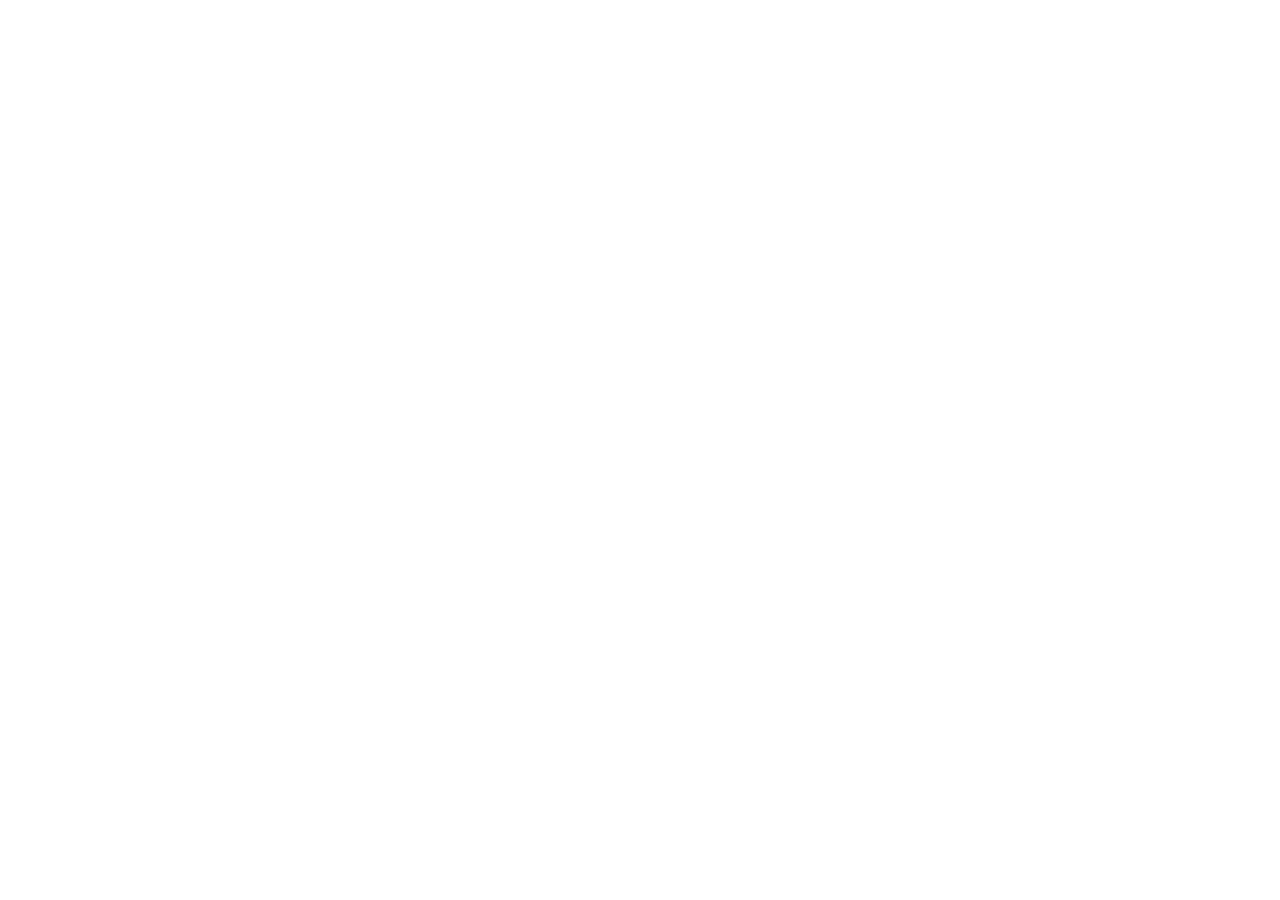
==== about.html @ d306942f "Init : création du dépôt, arborescence des fichiers et structure HTML de base" ====
<!DOCTYPE html> 
<html lang="fr"> 
<head> 
    <meta charset="UTF-8"> 
    <meta name="viewport" content="width=device-width, initial-scale=1.0"> 
    <title>AfriTalent —about</title> 
    
    <!-- Bootstrap 5 via CDN : feuille de style --> 
     <link 
href="https://cdn.jsdelivr.net/npm/bootstrap@5.3.0/dist/css/bootstrap.min.css" 
rel="stylesheet"> 

   <!-- Votre feuille de style personnelle --> 

    <link rel="stylesheet" href="css/style.css"> 
</head>
 <body> 
    <!-- Le contenu de la page sera ajoute ici --> 
     
    
    <!-- Bootstrap 5 via CDN : script JavaScript --> 
     
    <script 
src="https://cdn.jsdelivr.net/npm/bootstrap@5.3.0/dist/js/bootstrap.bundle.min.js" 
></script> 

     <!-- Votre script JavaScript --> 
     <script src="js/main.js"></script> 
</body> 
</html>
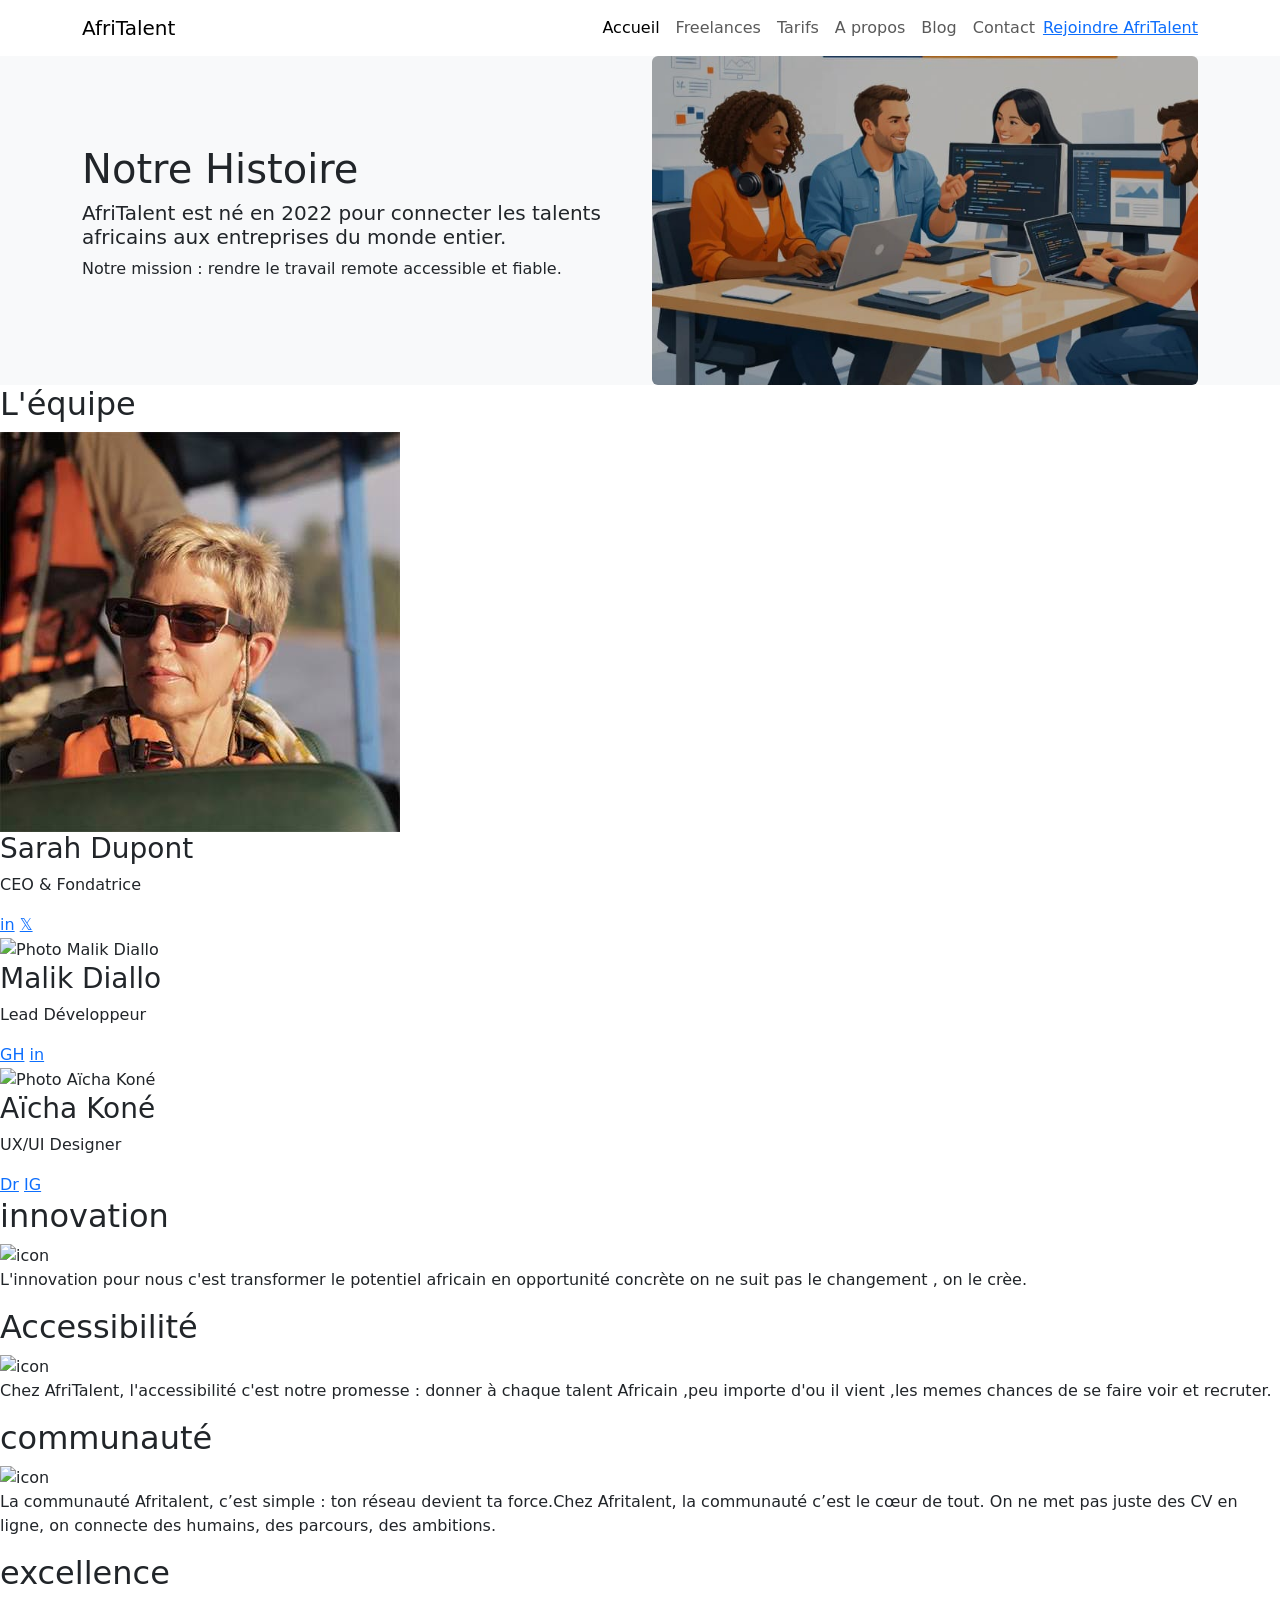
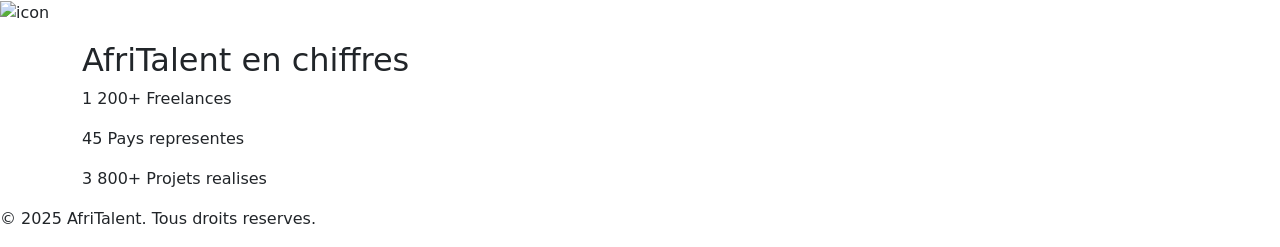
==== commit 42be2f63: "html:structure complete des 5 pages avec sections et contenu texte" ====
--- a/about.html
+++ b/about.html
@@ -15,7 +15,141 @@
     <link rel="stylesheet" href="css/style.css"> 
 </head>
  <body> 
+
+  <!-- Navigation Bootstrap commune a toutes les pages --> 
+    <nav class="navbar navbar-expand-lg"> 
+     <div class="container"> 
+        <a class="navbar-brand" href="index.html">AfriTalent</a> 
+           <button class="navbar-toggler" type="button" 
+              data-bs-toggle="collapse" 
+              data-bs-target="#navMenu" 
+              aria-controls="navMenu" 
+              aria-expanded="false" 
+              aria-label="Toggle navigation"> 
+
+            </button> 
+        <div class="collapse navbar-collapse" id="navMenu"> 
+            <ul class="navbar-nav ms-auto"> 
+            <li class="nav-item"><a class="nav-link active" 
+href="index.html">Accueil</a></li> 
+            <li class="nav-item"><a class="nav-link" 
+href="freelances.html">Freelances</a></li> 
+            <li class="nav-item"><a class="nav-link" 
+href="tarifs.html">Tarifs</a></li> 
+            <li class="nav-item"><a class="nav-link" href="about.html">A 
+propos</a></li>
+           <li class="nav-item"><a class="nav-link" 
+href="Blog.html">Blog</a></li>  
+            <li class="nav-item"><a class="nav-link" 
+href="contact.html">Contact</a></li> 
+            </ul> 
+        </div>
+        <div>
+      <a href="freelances.html">Rejoindre AfriTalent</a>
+   </div>  
+      </div> 
+    </nav> 
     <!-- Le contenu de la page sera ajoute ici --> 
+     <section class="bg-light">
+  <div class="container">
+    <div class="row align-items-center">
+      <div class="col-md-6">
+        <h1>Notre Histoire</h1>
+        <h5>AfriTalent est né en 2022 pour connecter les talents africains aux entreprises du monde entier.</h5>
+        <p>Notre mission : rendre le travail remote accessible et fiable.</p>
+      </div>
+      <div class="col-md-6">
+        <img src="js/images/devellopeur.jpeg" class="img-fluid rounded" alt="Notre équipe">
+      </div>
+    </div>
+  </div>
+</section>
+
+<section class="Nos Valeurs">
+  <h2>L'équipe</h2>
+<div class="grid-equipe">
+  
+  <div class="carte">
+    <img src="[data-uri]" alt="Photo Sarah Dupont">
+    <h3>Sarah Dupont</h3>
+    <p class="poste">CEO & Fondatrice</p>
+    <div class="reseaux">
+      <a href="https://linkedin.com" target="_blank" title="LinkedIn">in</a>
+      <a href="https://twitter.com" target="_blank" title="Twitter">𝕏</a>
+    </div>
+  </div>
+  
+  <div class="carte">
+    <img src="https://media.licdn.com/dms/image/v2/D5603AQFdILrCJwK8OA/profile-displayphoto-shrink_200_200/B56ZWY1BWJHQAY-/0/1742025791802?e=2147483647&v=beta&t=9qIAlt97EaCEr9BBllMHaE6ifqAmNKJ-BjHs9z70KHM" alt="Photo Malik Diallo">
+    <h3>Malik Diallo</h3>
+    <p class="poste">Lead Développeur</p>
+    <div class="reseaux">
+      <a href="https://github.com" target="_blank" title="GitHub">GH</a>
+      <a href="https://linkedin.com" target="_blank" title="LinkedIn">in</a>
+    </div>
+  </div>
+  
+  <div class="carte">
+    <img src="https://i.pravatar.cc/200?img=5" alt="Photo Aïcha Koné">
+    <h3>Aïcha Koné</h3>
+    <p class="poste">UX/UI Designer</p>
+    <div class="reseaux">
+      <a href="https://dribbble.com" target="_blank" title="Dribbble">Dr</a>
+      <a href="https://instagram.com" target="_blank" title="Instagram">IG</a>
+    </div>
+  </div>
+</section>
+
+<section class="Nos valeurs">
+  <div>
+    <h2>innovation</h2>
+    <img src="https://img.icons8.com/?size=100&id=46620&format=png&color=000000" alt="icon">
+    <p>L'innovation pour nous c'est transformer le potentiel africain en opportunité concrète on ne suit pas le changement , on le crèe.</p>
+  </div>
+
+  <div>
+    <h2>Accessibilité</h2>
+    <img src="https://img.icons8.com/?size=100&id=3B5MFjiD3reA&format=png&color=000000" alt="icon">
+  </div>
+  <p>Chez AfriTalent, l'accessibilité c'est notre promesse : donner à chaque talent Africain ,peu importe d'ou il vient ,les memes chances de se faire voir et recruter.</p>
+
+  <div>
+    <h2>communauté</h2>
+    <img src="https://img.icons8.com/?size=100&id=aUiThmwNs5sO&format=png&color=000000" alt="icon">
+    <p>La communauté Afritalent, c’est simple : ton réseau devient ta force.Chez Afritalent, la communauté c’est le cœur de tout. On ne met pas juste des CV en ligne, on connecte des humains, des parcours, des ambitions.</p>
+  </div>
+
+  <div>
+    <h2>excellence</h2>
+    <img src="https://img.icons8.com/?size=100&id=112791&format=png&color=000000" alt="icon">
+    <p></p>
+  </div>
+</section>
+
+
+
+<Section Statistiques > 
+<section id="statistiques"> 
+<div class="container"> 
+   <h2>AfriTalent en chiffres</h2> 
+  <div > 
+    <div>
+      <p>1 200+ Freelances</p>
+    </div> 
+    <div>
+      <p>45 Pays representes</p>
+    </div> 
+    <div>
+      <p>3 800+ Projets realises</p>
+    </div> 
+  </div> 
+</div> 
+
+<footer> 
+<div> 
+<p>&copy; 2025 AfriTalent. Tous droits reserves.</p> 
+</div> 
+</footer>
      
     
     <!-- Bootstrap 5 via CDN : script JavaScript --> 
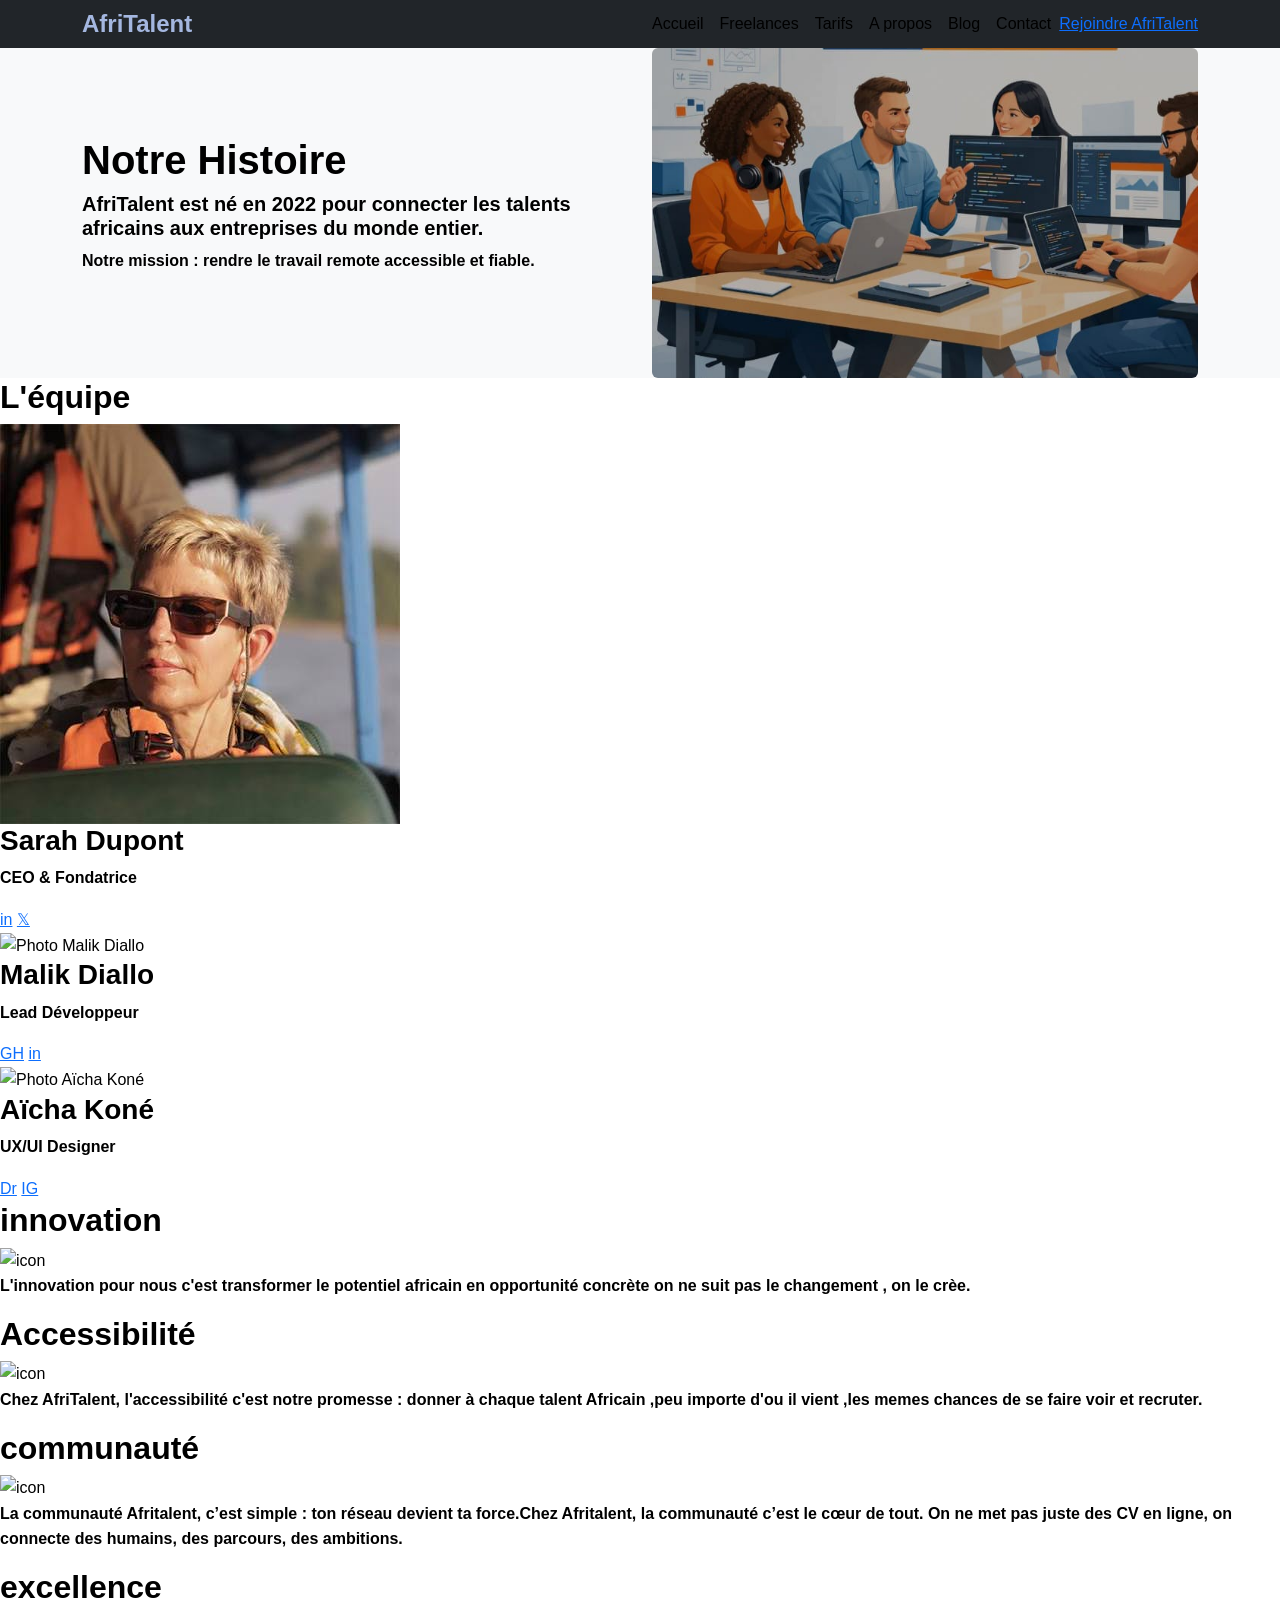
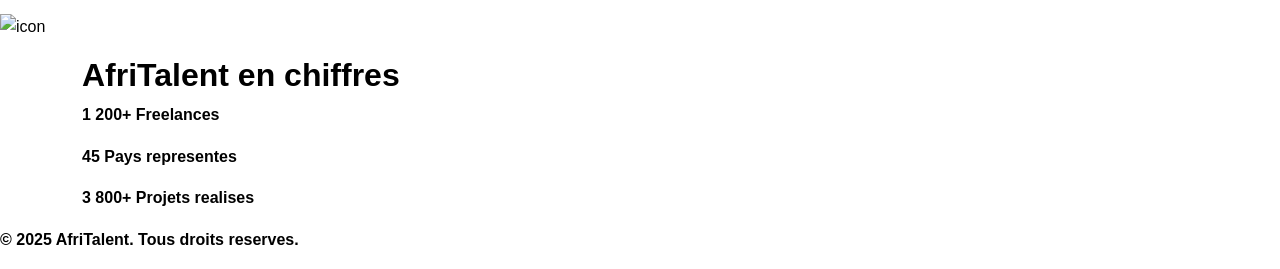
==== commit 4e856cb3: "CSS :variables , typographie ,layout général et style de base" ====
--- a/about.html
+++ b/about.html
@@ -10,14 +10,14 @@
 href="https://cdn.jsdelivr.net/npm/bootstrap@5.3.0/dist/css/bootstrap.min.css" 
 rel="stylesheet"> 
 
-   <!-- Votre feuille de style personnelle --> 
+   <link rel="stylesheet" href="https://fonts.google.com/"> 
 
     <link rel="stylesheet" href="css/style.css"> 
 </head>
  <body> 
 
   <!-- Navigation Bootstrap commune a toutes les pages --> 
-    <nav class="navbar navbar-expand-lg"> 
+    <nav class="navbar navbar-expand-lg navbar-dark bg-dark"> 
      <div class="container"> 
         <a class="navbar-brand" href="index.html">AfriTalent</a> 
            <button class="navbar-toggler" type="button" 
--- a/css/style.css
+++ b/css/style.css
@@ -0,0 +1,67 @@
+
+/* ========== VARIABLES CSS - COULEURS AFRIQUE TECH ========== */
+:root {
+  --color-primary: #a4b7e0;    /* Bleu AfriTalent */
+  --color-accent: #f59e0b;     /* Orange/Ambre */
+  --color-dark: #000000;       /* Texte principal */
+  
+  --font-heading: 'Poppins', sans-serif;  /* Titres expressifs */
+  --font-body: 'Inter', sans-serif;       /* Texte lisible */
+  
+  
+  --spacing-section: 4rem;
+  
+}
+
+/* ========== RESET + BASE ========== */
+* {
+  margin: 0;
+  padding: 0;
+  box-sizing: border-box;
+}
+
+body {
+  font-family: var(--font-body);
+  color: var(--color-dark);
+  background-color: var(--color-light);
+  line-height: 1.6;
+}
+
+h1, h2, h3, h4, h5, h6 , p{
+  font-family: var(--font-heading);
+  font-weight: 700;
+  color: var(--color-dark);
+}
+
+img {
+  max-width: 100%;
+  display: block;
+  width: auto;
+  height:auto;
+}
+
+/* ========== NAVBAR STYLISÉE ========== */
+.navbar {
+  background-color: rgb(0, 0, 0);
+  box-shadow: var(--shadow);
+  padding: var(--spacing-md) 0;
+  transition: all 0.3s ease; /* Pour le JS du scroll après */
+}
+
+.navbar-brand {
+  font-family: var(--font-heading);
+  font-weight: 800;
+  font-size: 1.5rem;
+  color: var(--color-primary) !important;
+}
+
+.nav-link {
+  font-weight: 500;
+  color: var(--color-dark) !important;
+  margin: 0 var(--spacing-sm);
+  transition: color 0.3s;
+}
+
+.nav-link:hover {
+  color: var(--color-primary) !important;
+}
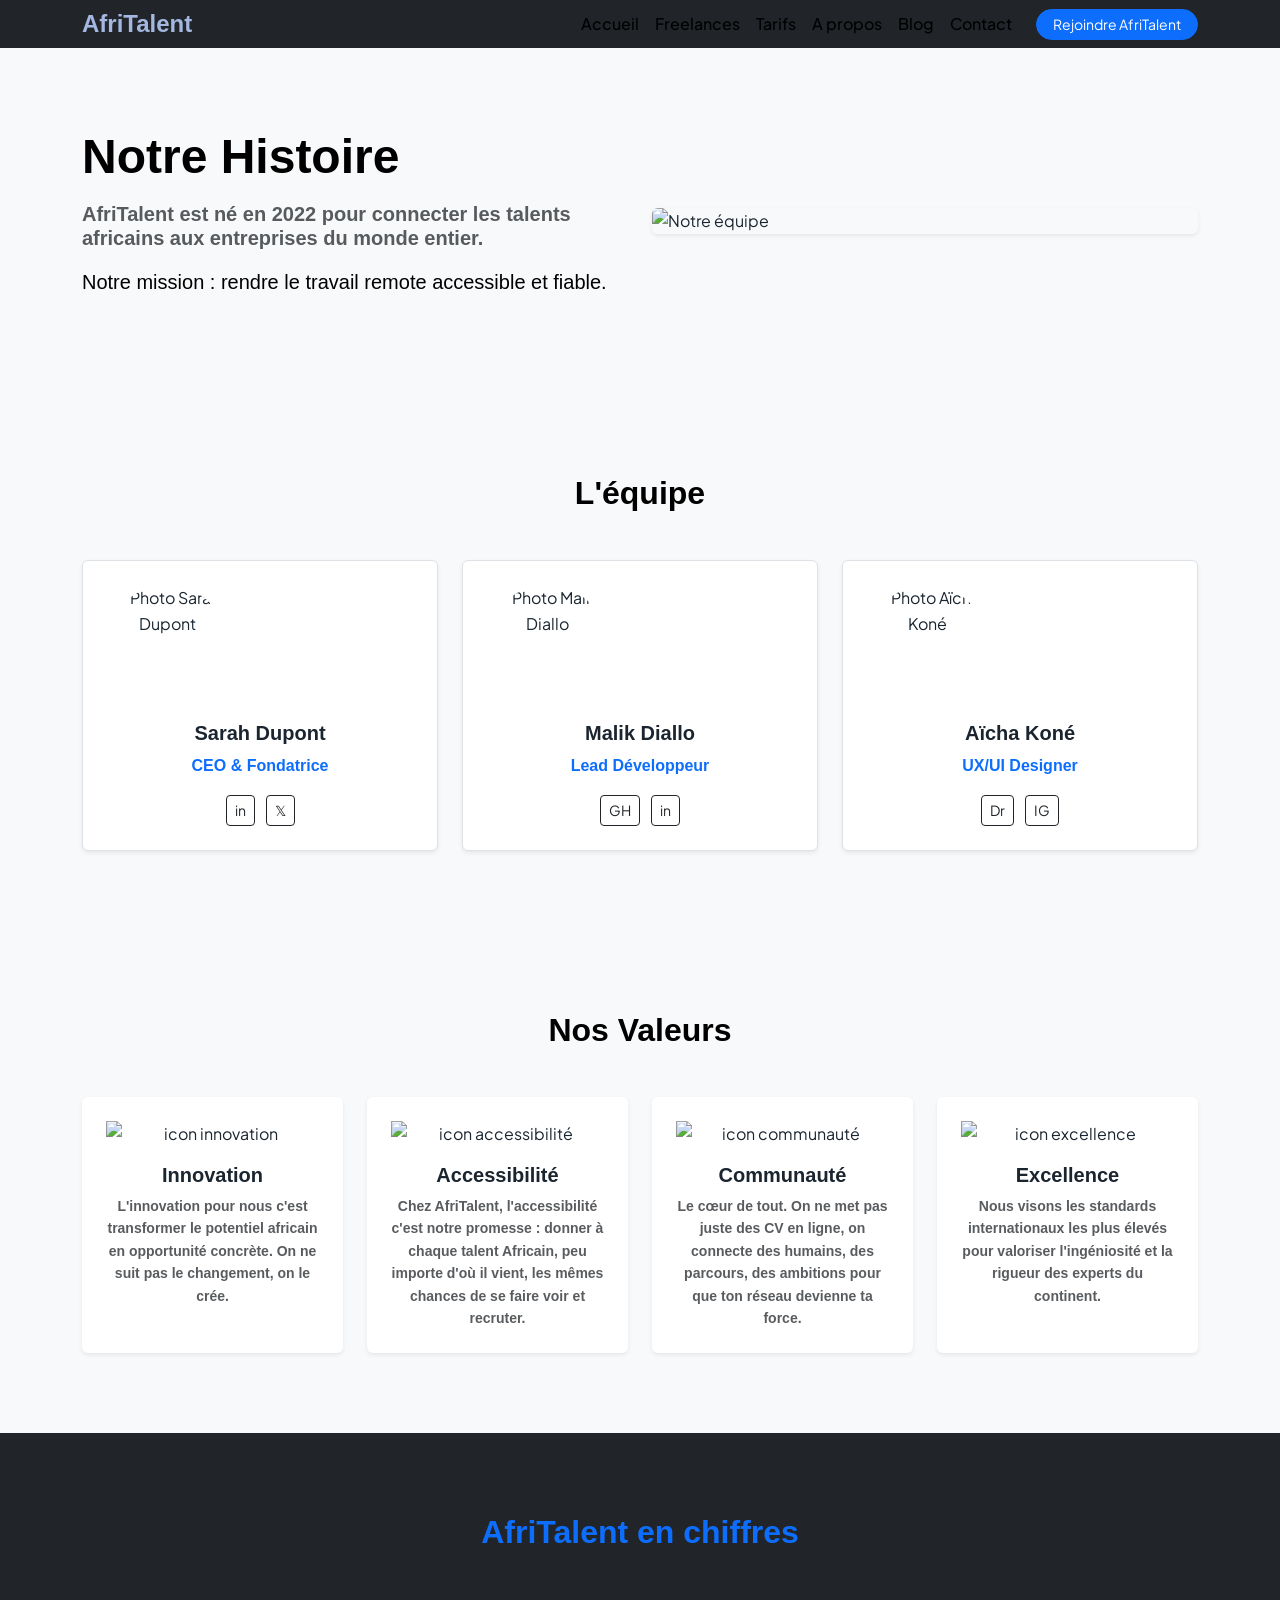
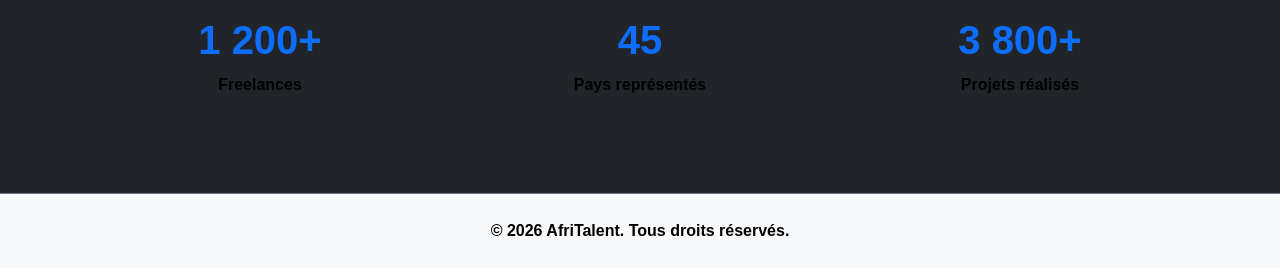
==== commit da0f6a9a: "CSS : responsive design mobile et tablette, media queries" ====
--- a/about.html
+++ b/about.html
@@ -3,162 +3,176 @@
 <head> 
     <meta charset="UTF-8"> 
     <meta name="viewport" content="width=device-width, initial-scale=1.0"> 
-    <title>AfriTalent —about</title> 
+    <title>AfriTalent — À propos</title> 
     
-    <!-- Bootstrap 5 via CDN : feuille de style --> 
-     <link 
-href="https://cdn.jsdelivr.net/npm/bootstrap@5.3.0/dist/css/bootstrap.min.css" 
-rel="stylesheet"> 
-
-   <link rel="stylesheet" href="https://fonts.google.com/"> 
+    <link href="https://cdn.jsdelivr.net/npm/bootstrap@5.3.0/dist/css/bootstrap.min.css" rel="stylesheet"> 
+    <link rel="preconnect" href="https://fonts.googleapis.com">
+    <link rel="preconnect" href="https://fonts.gstatic.com" crossorigin>
+    <link href="https://fonts.googleapis.com/css2?family=Plus+Jakarta+Sans:wght@400;500;700&display=swap" rel="stylesheet">
 
     <link rel="stylesheet" href="css/style.css"> 
 </head>
- <body> 
+<body> 
 
-  <!-- Navigation Bootstrap commune a toutes les pages --> 
     <nav class="navbar navbar-expand-lg navbar-dark bg-dark"> 
-     <div class="container"> 
-        <a class="navbar-brand" href="index.html">AfriTalent</a> 
-           <button class="navbar-toggler" type="button" 
-              data-bs-toggle="collapse" 
-              data-bs-target="#navMenu" 
-              aria-controls="navMenu" 
-              aria-expanded="false" 
-              aria-label="Toggle navigation"> 
+        <div class="container"> 
+            <a class="navbar-brand fw-bold" href="index.html">AfriTalent</a> 
+            
+            <button class="navbar-toggler" type="button" 
+                data-bs-toggle="collapse" 
+                data-bs-target="#navMenu" 
+                aria-controls="navMenu" 
+                aria-expanded="false" 
+                aria-label="Toggle navigation"> 
+                <span class="navbar-toggler-icon"></span>
+            </button> 
 
-            </button> 
-        <div class="collapse navbar-collapse" id="navMenu"> 
-            <ul class="navbar-nav ms-auto"> 
-            <li class="nav-item"><a class="nav-link active" 
-href="index.html">Accueil</a></li> 
-            <li class="nav-item"><a class="nav-link" 
-href="freelances.html">Freelances</a></li> 
-            <li class="nav-item"><a class="nav-link" 
-href="tarifs.html">Tarifs</a></li> 
-            <li class="nav-item"><a class="nav-link" href="about.html">A 
-propos</a></li>
-           <li class="nav-item"><a class="nav-link" 
-href="Blog.html">Blog</a></li>  
-            <li class="nav-item"><a class="nav-link" 
-href="contact.html">Contact</a></li> 
-            </ul> 
+            <div class="collapse navbar-collapse" id="navMenu"> 
+                <ul class="navbar-nav ms-auto align-items-lg-center"> 
+                    <li class="nav-item"><a class="nav-link" href="index.html">Accueil</a></li> 
+                    <li class="nav-item"><a class="nav-link" href="freelances.html">Freelances</a></li> 
+                    <li class="nav-item"><a class="nav-link" href="tarifs.html">Tarifs</a></li> 
+                    <li class="nav-item"><a class="nav-link active" href="about.html">A propos</a></li>
+                    <li class="nav-item"><a class="nav-link" href="Blog.html">Blog</a></li>  
+                    <li class="nav-item"><a class="nav-link me-lg-3" href="contact.html">Contact</a></li> 
+                    <li class="nav-item mt-2 mt-lg-0">
+                        <a href="freelances.html" class="btn btn-primary btn-sm px-3 rounded-pill">Rejoindre AfriTalent</a>
+                    </li>
+                </ul> 
+            </div>
+        </div> 
+    </nav> 
+
+    <section class="py-5 bg-light">
+        <div class="container">
+            <div class="row align-items-center g-4">
+                <div class="col-12 col-md-6">
+                    <h1 class="display-5 fw-bold mb-3">Notre Histoire</h1>
+                    <h5 class="text-muted mb-3">AfriTalent est né en 2022 pour connecter les talents africains aux entreprises du monde entier.</h5>
+                    <p class="lead">Notre mission : rendre le travail remote accessible et fiable.</p>
+                </div>
+                <div class="col-12 col-md-6">
+                    <img src="https://www.kara.fr/wp-content/uploads/2019/02/dev-962x433.jpg" class="img-fluid rounded shadow-sm" alt="Notre équipe">
+                </div>
+            </div>
         </div>
-        <div>
-      <a href="freelances.html">Rejoindre AfriTalent</a>
-   </div>  
-      </div> 
-    </nav> 
-    <!-- Le contenu de la page sera ajoute ici --> 
-     <section class="bg-light">
-  <div class="container">
-    <div class="row align-items-center">
-      <div class="col-md-6">
-        <h1>Notre Histoire</h1>
-        <h5>AfriTalent est né en 2022 pour connecter les talents africains aux entreprises du monde entier.</h5>
-        <p>Notre mission : rendre le travail remote accessible et fiable.</p>
-      </div>
-      <div class="col-md-6">
-        <img src="js/images/devellopeur.jpeg" class="img-fluid rounded" alt="Notre équipe">
-      </div>
-    </div>
-  </div>
-</section>
+    </section>
 
-<section class="Nos Valeurs">
-  <h2>L'équipe</h2>
-<div class="grid-equipe">
-  
-  <div class="carte">
-    <img src="[data-uri]" alt="Photo Sarah Dupont">
-    <h3>Sarah Dupont</h3>
-    <p class="poste">CEO & Fondatrice</p>
-    <div class="reseaux">
-      <a href="https://linkedin.com" target="_blank" title="LinkedIn">in</a>
-      <a href="https://twitter.com" target="_blank" title="Twitter">𝕏</a>
-    </div>
-  </div>
-  
-  <div class="carte">
-    <img src="https://media.licdn.com/dms/image/v2/D5603AQFdILrCJwK8OA/profile-displayphoto-shrink_200_200/B56ZWY1BWJHQAY-/0/1742025791802?e=2147483647&v=beta&t=9qIAlt97EaCEr9BBllMHaE6ifqAmNKJ-BjHs9z70KHM" alt="Photo Malik Diallo">
-    <h3>Malik Diallo</h3>
-    <p class="poste">Lead Développeur</p>
-    <div class="reseaux">
-      <a href="https://github.com" target="_blank" title="GitHub">GH</a>
-      <a href="https://linkedin.com" target="_blank" title="LinkedIn">in</a>
-    </div>
-  </div>
-  
-  <div class="carte">
-    <img src="https://i.pravatar.cc/200?img=5" alt="Photo Aïcha Koné">
-    <h3>Aïcha Koné</h3>
-    <p class="poste">UX/UI Designer</p>
-    <div class="reseaux">
-      <a href="https://dribbble.com" target="_blank" title="Dribbble">Dr</a>
-      <a href="https://instagram.com" target="_blank" title="Instagram">IG</a>
-    </div>
-  </div>
-</section>
+    <section class="py-5">
+        <div class="container">
+            <h2 class="text-center fw-bold mb-5">L'équipe</h2>
+            <div class="row g-4">
+                <div class="col-12 col-md-6 col-lg-4">
+                    <div class="carte text-center p-4 border rounded shadow-sm bg-white">
+                        <img src="https://images.teamtailor-cdn.com/images/s3/teamtailor-production/square_226-v4/image_uploads/9f610715-c89b-4f92-b096-c0cad1f91d69/original.jpeg?outputFormat=webp" class="img-fluid rounded-circle mb-3 team-img" alt="Photo Sarah Dupont">
+                        <h3 class="h5 fw-bold">Sarah Dupont</h3>
+                        <p class="poste text-primary">CEO & Fondatrice</p>
+                        <div class="reseaux">
+                            <a href="https://linkedin.com" target="_blank" class="me-2 btn btn-outline-dark btn-sm">in</a>
+                            <a href="https://twitter.com" target="_blank" class="btn btn-outline-dark btn-sm">𝕏</a>
+                        </div>
+                    </div>
+                </div>
+                
+                <div class="col-12 col-md-6 col-lg-4">
+                    <div class="carte text-center p-4 border rounded shadow-sm bg-white">
+                        <img src="https://media.licdn.com/dms/image/v2/D5603AQFdILrCJwK8OA/profile-displayphoto-shrink_200_200/B56ZWY1BWJHQAY-/0/1742025791802?e=2147483647&v=beta&t=9qIAlt97EaCEr9BBllMHaE6ifqAmNKJ-BjHs9z70KHM" class="img-fluid rounded-circle mb-3 team-img" alt="Photo Malik Diallo">
+                        <h3 class="h5 fw-bold">Malik Diallo</h3>
+                        <p class="poste text-primary">Lead Développeur</p>
+                        <div class="reseaux">
+                            <a href="https://github.com" target="_blank" class="me-2 btn btn-outline-dark btn-sm">GH</a>
+                            <a href="https://linkedin.com" target="_blank" class="btn btn-outline-dark btn-sm">in</a>
+                        </div>
+                    </div>
+                </div>
+                
+                <div class="col-12 col-md-6 col-lg-4">
+                    <div class="carte text-center p-4 border rounded shadow-sm bg-white">
+                        <img src="https://i.pravatar.cc/200?img=5" class="img-fluid rounded-circle mb-3 team-img" alt="Photo Aïcha Koné">
+                        <h3 class="h5 fw-bold">Aïcha Koné</h3>
+                        <p class="poste text-primary">UX/UI Designer</p>
+                        <div class="reseaux">
+                            <a href="https://dribbble.com" target="_blank" class="me-2 btn btn-outline-dark btn-sm">Dr</a>
+                            <a href="https://instagram.com" target="_blank" class="btn btn-outline-dark btn-sm">IG</a>
+                        </div>
+                    </div>
+                </div>
+            </div>
+        </div>
+    </section>
 
-<section class="Nos valeurs">
-  <div>
-    <h2>innovation</h2>
-    <img src="https://img.icons8.com/?size=100&id=46620&format=png&color=000000" alt="icon">
-    <p>L'innovation pour nous c'est transformer le potentiel africain en opportunité concrète on ne suit pas le changement , on le crèe.</p>
-  </div>
+    <section class="py-5 bg-light">
+        <div class="container">
+            <h2 class="text-center fw-bold mb-5">Nos Valeurs</h2>
+            <div class="row g-4">
+                <div class="col-12 col-md-6 col-lg-3">
+                    <div class="p-4 bg-white rounded shadow-sm h-100 text-center">
+                        <img src="https://img.icons8.com/?size=100&id=46620&format=png&color=000000" class="mb-3" width="60" alt="icon innovation">
+                        <h3 class="h5 fw-bold text-capitalize">Innovation</h3>
+                        <p class="small text-muted mb-0">L'innovation pour nous c'est transformer le potentiel africain en opportunité concrète. On ne suit pas le changement, on le crée.</p>
+                    </div>
+                </div>
 
-  <div>
-    <h2>Accessibilité</h2>
-    <img src="https://img.icons8.com/?size=100&id=3B5MFjiD3reA&format=png&color=000000" alt="icon">
-  </div>
-  <p>Chez AfriTalent, l'accessibilité c'est notre promesse : donner à chaque talent Africain ,peu importe d'ou il vient ,les memes chances de se faire voir et recruter.</p>
+                <div class="col-12 col-md-6 col-lg-3">
+                    <div class="p-4 bg-white rounded shadow-sm h-100 text-center">
+                        <img src="https://img.icons8.com/?size=100&id=3B5MFjiD3reA&format=png&color=000000" class="mb-3" width="60" alt="icon accessibilité">
+                        <h3 class="h5 fw-bold text-capitalize">Accessibilité</h3>
+                        <p class="small text-muted mb-0">Chez AfriTalent, l'accessibilité c'est notre promesse : donner à chaque talent Africain, peu importe d'où il vient, les mêmes chances de se faire voir et recruter.</p>
+                    </div>
+                </div>
 
-  <div>
-    <h2>communauté</h2>
-    <img src="https://img.icons8.com/?size=100&id=aUiThmwNs5sO&format=png&color=000000" alt="icon">
-    <p>La communauté Afritalent, c’est simple : ton réseau devient ta force.Chez Afritalent, la communauté c’est le cœur de tout. On ne met pas juste des CV en ligne, on connecte des humains, des parcours, des ambitions.</p>
-  </div>
+                <div class="col-12 col-md-6 col-lg-3">
+                    <div class="p-4 bg-white rounded shadow-sm h-100 text-center">
+                        <img src="https://img.icons8.com/?size=100&id=aUiThmwNs5sO&format=png&color=000000" class="mb-3" width="60" alt="icon communauté">
+                        <h3 class="h5 fw-bold text-capitalize">Communauté</h3>
+                        <p class="small text-muted mb-0">Le cœur de tout. On ne met pas juste des CV en ligne, on connecte des humains, des parcours, des ambitions pour que ton réseau devienne ta force.</p>
+                    </div>
+                </div>
 
-  <div>
-    <h2>excellence</h2>
-    <img src="https://img.icons8.com/?size=100&id=112791&format=png&color=000000" alt="icon">
-    <p></p>
-  </div>
-</section>
+                <div class="col-12 col-md-6 col-lg-3">
+                    <div class="p-4 bg-white rounded shadow-sm h-100 text-center">
+                        <img src="https://img.icons8.com/?size=100&id=112791&format=png&color=000000" class="mb-3" width="60" alt="icon excellence">
+                        <h3 class="h5 fw-bold text-capitalize">Excellence</h3>
+                        <p class="small text-muted mb-0">Nous visons les standards internationaux les plus élevés pour valoriser l'ingéniosité et la rigueur des experts du continent.</p>
+                    </div>
+                </div>
+            </div>
+        </div>
+    </section>
 
+    <section id="statistiques" class="py-5 bg-dark text-white"> 
+        <div class="container text-center"> 
+            <h2 class="fw-bold mb-5 text-primary">AfriTalent en chiffres</h2> 
+            <div class="row g-4 "> 
+                <div class="col-12 col-md-4">
+                    <div class="p-3">
+                        <h3 class="display-6 fw-bold text-primary">1 200+</h3>
+                        <p class="mb-0 text-light-50">Freelances</p>
+                    </div>
+                </div> 
+                <div class="col-12 col-md-4">
+                    <div class="p-3">
+                        <h3 class="display-6 fw-bold text-primary">45</h3>
+                        <p class="mb-0 text-light-50">Pays représentés</p>
+                    </div>
+                </div> 
+                <div class="col-12 col-md-4">
+                    <div class="p-3">
+                        <h3 class="display-6 fw-bold text-primary">3 800+</h3>
+                        <p class="mb-0 text-light-50">Projets réalisés</p>
+                    </div>
+                </div> 
+            </div> 
+        </div> 
+    </section>
 
-
-<Section Statistiques > 
-<section id="statistiques"> 
-<div class="container"> 
-   <h2>AfriTalent en chiffres</h2> 
-  <div > 
-    <div>
-      <p>1 200+ Freelances</p>
-    </div> 
-    <div>
-      <p>45 Pays representes</p>
-    </div> 
-    <div>
-      <p>3 800+ Projets realises</p>
-    </div> 
-  </div> 
-</div> 
-
-<footer> 
-<div> 
-<p>&copy; 2025 AfriTalent. Tous droits reserves.</p> 
-</div> 
-</footer>
+    <footer class=" text-white-50 py-4 border-top border-secondary"> 
+        <div class="container text-center"> 
+            <p class="mb-0">&copy; 2026 AfriTalent. Tous droits réservés.</p> 
+        </div> 
+    </footer>
      
-    
-    <!-- Bootstrap 5 via CDN : script JavaScript --> 
-     
-    <script 
-src="https://cdn.jsdelivr.net/npm/bootstrap@5.3.0/dist/js/bootstrap.bundle.min.js" 
-></script> 
-
-     <!-- Votre script JavaScript --> 
-     <script src="js/main.js"></script> 
+    <script src="https://cdn.jsdelivr.net/npm/bootstrap@5.3.0/dist/js/bootstrap.bundle.min.js"></script> 
+    <script src="js/main.js"></script> 
 </body> 
 </html>
--- a/css/style.css
+++ b/css/style.css
@@ -64,4 +64,535 @@
 
 .nav-link:hover {
   color: var(--color-primary) !important;
+}
+* CSS à ajouter dans style.css */
+.hero {
+  padding: var(--spacing-section) 0;
+  background: linear-gradient(135deg, var(--color-light) 0%, #fff 100%);
+}
+
+.hero-title {
+  font-family: var(--font-heading);
+  font-size: clamp(2.5rem, 5vw, 4rem); /* Typo expressive responsive */
+  font-weight: 800;
+  line-height: 1.1;
+  margin-bottom: 1rem;
+}
+
+.hero-title span {
+  color: var(--color-accent); /* Le mot en orange */
+}
+
+.hero-text {
+  font-size: 1.125rem;
+  color: #64748b;
+  margin-bottom: 2rem;
+}
+
+.hero-img {
+  border-radius: var(--radius);
+  box-shadow: var(--shadow);
+}
+.bento-grid {
+  display: grid;
+  grid-template-columns: repeat(3, 1fr);
+  grid-auto-rows: 200px;
+  gap: 1rem;
+}
+
+.bento-card {
+  background: white;
+  border-radius: var(--radius);
+  padding: 2rem;
+  box-shadow: var(--shadow);
+  font-family: var(--font-heading);
+  font-weight: 700;
+  display: flex;
+  align-items: center;
+  justify-content: center;
+  transition: all 0.3s ease;
+}
+
+/* La carte "big" prend 2 colonnes */
+.bento-card.big {
+  grid-column: span 2;
+  background: var(--color-primary);
+  color: white;
+}
+
+/* Effet hover demandé */
+.bento-card:hover {
+  transform: translateY(-8px);
+  box-shadow: 0 12px 20px rgba(0, 0, 0, 0.15);
+}
+
+/* Responsive */
+@media (max-width: 768px) {
+  .bento-grid {
+    grid-template-columns: 1fr;
+  }
+  .bento-card.big {
+    grid-column: span 1;
+  }
+}
+category-card {
+  background: white;
+  border-radius: var(--radius);
+  padding: 3rem 2rem;
+  text-align: center;
+  box-shadow: var(--shadow);
+  transition: all 0.3s ease; /* Effet hover */
+}
+
+.category-card:hover {
+  transform: scale(1.05); /* Transformation */
+  box-shadow: 0 15px 30px rgba(37, 99, 235, 0.2); /* Ombre colorée */
+  border: 2px solid var(--color-primary);
+}
+.img temoignage{
+    font-weight: 100;
+    height: 100;
+  }
+
+  /* Base et Utilitaires Typographiques */
+@import url('https://fonts.googleapis.com/css2?family=Plus+Jakarta+Sans:wght@400;500;700;800&display=swap');
+
+body {
+    font-family: 'Plus Jakarta Sans', sans-serif;
+    color: #1e293b;
+}
+
+.fw-black { font-weight: 800; }
+.tracking-tight { letter-spacing: -0.025em; }
+.tracking-wider { letter-spacing: 0.05em; }
+
+/* --- 1. CONFIGURATION HERO ASYMÉTRIQUE --- */
+.text-gradient {
+    background: linear-gradient(135deg, #2563eb, #3b82f6);
+    -webkit-background-clip: text;
+    -webkit-text-fill-color: transparent;
+}
+
+.hero-img-wrapper {
+    position: relative;
+    padding-left: 20px;
+}
+
+.hero-img-wrapper::before {
+    content: '';
+    position: absolute;
+    top: -20px;
+    left: 0;
+    width: 100%;
+    height: 100%;
+    background: #2563eb;
+    z-index: 0;
+    border-radius: var(--bs-border-radius-xl)!important;
+    transform: rotate(-3deg);
+    opacity: 0.1;
+}
+
+.hero-img {
+    position: relative;
+    z-index: 1;
+    box-shadow: 0 20px 40px rgba(0,0,0,0.1);
+    transform: scale(1.02);
+    transition: transform 0.4s ease;
+}
+
+.hero-img:hover {
+    transform: scale(1.05) rotate(1deg);
+}
+
+/* --- 2. SECTION BENTO GRID (CSS GRID) --- */
+.bento-grid {
+    display: grid;
+    grid-template-columns: repeat(3, 13fr);
+    gap: 1.5rem;
+    margin-top: 2rem;
+}
+
+.bento-card {
+    background: #ffffff;
+    border-radius: 16px;
+    border: 1px solid rgba(0,0,0,0.05);
+    box-shadow: 0 4px 6px -1px rgba(0,0,0,0.02), 0 2px 4px -1px rgba(0,0,0,0.01);
+    overflow: hidden;
+    transition: all 0.3s cubic-bezier(0.4, 0, 0.2, 1);
+}
+
+.bento-content {
+    padding: 2.5rem;
+    height: 100%;
+    display: flex;
+    flex-direction: column;
+    position: relative;
+}
+
+.bento-step {
+    position: absolute;
+    top: 1.5rem;
+    right: 2.5rem;
+    font-size: 2.5rem;
+    font-weight: 800;
+    color: rgba(37, 99, 235, 0.1);
+}
+
+.bento-icon {
+    width: 60px;
+    height: 60px;
+    object-fit: contain;
+}
+
+/* Positionnement asymétrique Bento */
+.card-large {
+    grid-column: span 2;
+}
+.card-tall {
+    grid-row: span 2;
+}
+.card-wide {
+    grid-column: span 2;
+}
+
+/* Effet Hover sur la Bento Grid */
+.bento-card:hover {
+    transform: translateY(-5px);
+    box-shadow: 0 20px 25px -5px rgba(0, 0, 0, 0.05), 0 10px 10px -5px rgba(0, 0, 0, 0.02);
+    border-color: rgba(37, 99, 235, 0.2);
+}
+
+/* Responsive Bento Grid */
+@media (max-width: 992px) {
+    .bento-grid {
+        grid-template-columns: 1fr;
+    }
+    .card-large, .card-tall, .card-wide {
+        grid-column: span 1;
+        grid-row: span 1;
+    }
+}
+
+/* --- 3. EFFETS HOVER - CATÉGORIES --- */
+.service-card {
+    box-shadow: 0 4px 6px -1px rgba(0, 0, 0, 0.05);
+    transition: all 0.3s cubic-bezier(0.4, 0, 0.2, 1);
+    cursor: pointer;
+    background: #ffffff;
+    border: 1px solid #f1f5f9 !important;
+}
+
+.service-card:hover {
+    transform: translateY(-8px) scale(1.03);
+    box-shadow: 0 20px 25px -5px rgba(37, 99, 235, 0.1), 0 10px 10px -5px rgba(37, 99, 235, 0.04);
+    border-color: #2563eb !important;
+}
+
+.service-active {
+    border-top: 4px solid #2563eb !important;
+    box-shadow: 0 10px 15px -3px rgba(0, 0, 0, 0.05);
+}
+
+/* --- 4. CAROUSEL TÉMOIGNAGES OPTIMISÉ --- */
+.testimonial-avatar-wrapper {
+    width: 100px;
+    height: 100px;
+    margin: 0 auto;
+    position: relative;
+}
+
+.testimonial-avatar {
+    width: 100%;
+    height: 100%;
+    object-fit: cover;
+    border-radius: 50%;
+    border: 3px solid #2563eb;
+}
+
+#testimonialCarousel .carousel-indicators [data-bs-target] {
+    width: 12px;
+    height: 12px;
+    border-radius: 50%;
+    background-color: #2563eb;
+}
+
+#testimonialCarousel .carousel-control-prev-icon,
+#testimonialCarousel .carousel-control-next-icon {
+    filter: invert(1) grayscale(100); /* Améliore la visibilité des flèches */
+}
+/* --- Base Style --- */
+body {
+    font-family: 'Plus Jakarta Sans', sans-serif;
+    color: #1a2530;
+}
+
+/* Forcer les photos de l'équipe à être parfaitement rondes et égales */
+.team-img {
+    width: 120px;
+    height: 120px;
+    object-fit: cover;
+}
+
+/* --- Media Queries Personnalisées (Exigées) --- */
+
+/* Mobile (375px et moins / ajustements fins) */
+@media (max-width: 575.98px) {
+    h1 {
+        font-size: 1.8rem !important;
+    }
+    .navbar-brand {
+        font-size: 1.2rem;
+    }
+    .carte {
+        margin-bottom: 0.5rem;
+    }
+}
+
+/* Tablette (768px à 991px) */
+@media (min-width: 768px) and (max-width: 991.98px) {
+    .py-5 {
+        padding-top: 3rem !important;
+        padding-bottom: 3rem !important;
+    }
+    .team-img {
+        width: 100px;
+        height: 100px;
+    }
+}
+
+/* Large Desktop (1200px+) */
+@media (min-width: 1200px) {
+    .container {
+        max-width: 1140px; /* Aligné sur les standards desktop Bootstrap */
+    }
+    .py-5 {
+        padding-top: 5rem !important;
+        padding-bottom: 5rem !important;
+    }
+}
+/* --- Base Style --- */
+body {
+    font-family: 'Plus Jakarta Sans', sans-serif;
+    color: #1a2530;
+}
+
+/* Forcer les photos de l'équipe à être parfaitement rondes et égales */
+.team-img {
+    width: 120px;
+    height: 120px;
+    object-fit: cover;
+}
+
+/* --- Media Queries Personnalisées (Exigées) --- */
+
+/* Mobile (375px et moins / ajustements fins) */
+@media (max-width: 575.98px) {
+    h1 {
+        font-size: 1.8rem !important;
+    }
+    .navbar-brand {
+        font-size: 1.2rem;
+    }
+    .carte {
+        margin-bottom: 0.5rem;
+    }
+}
+
+/* Tablette (768px à 991px) */
+@media (min-width: 768px) and (max-width: 991.98px) {
+    .py-5 {
+        padding-top: 3rem !important;
+        padding-bottom: 3rem !important;
+    }
+    .team-img {
+        width: 100px;
+        height: 100px;
+    }
+}
+
+/* Large Desktop (1200px+) */
+@media (min-width: 1200px) {
+    .container {
+        max-width: 1140px; /* Aligné sur les standards desktop Bootstrap */
+    }
+    .py-5 {
+        padding-top: 5rem !important;
+        padding-bottom: 5rem !important;
+    }
+}
+/* --- Styles de Base & Formulaires --- */
+body {
+    font-family: 'Plus Jakarta Sans', sans-serif;
+    background-color: #f8f9fa;
+}
+
+.error-message {
+    display: none; /* Masqué par défaut, géré par votre script js/main.js */
+    color: #dc3545;
+    font-size: 0.85rem;
+    margin-top: 0.25rem;
+}
+
+/* --- Media Queries --- */
+
+/* Mobile (Ajustements pour les écrans étroits à 375px) */
+@media (max-width: 575.98px) {
+    .container-main {
+        margin-top: 1.5rem !important;
+        margin-bottom: 1.5rem !important;
+        padding-left: 15px;
+        padding-right: 15px;
+    }
+    
+    /* Change le ratio de la carte pour éviter qu'elle soit écrasée en hauteur sur mobile */
+    .ratio-mobile {
+        --bs-aspect-ratio: 75% !important; /* Devient un format 4:3 plus lisible */
+    }
+    
+    #contactForm {
+        padding: 1.5rem !important;
+    }
+}
+
+/* Tablette (Ajustements à 768px) */
+@media (min-width: 768px) and (max-width: 991.98px) {
+    .card-body {
+        padding: 1.5rem !important;
+    }
+}
+
+/* Grand Desktop (1200px+) */
+@media (min-width: 1200px) {
+    .container {
+        max-width: 1140px;
+    }
+    .container-main {
+        margin-top: 4rem !important;
+        margin-bottom: 4rem !important;
+    }
+}
+/* --- Base Styles --- */
+body {
+    font-family: 'Plus Jakarta Sans', sans-serif;
+    background-color: #f4f6f9;
+}
+
+.card {
+    transition: transform 0.3s ease, box-shadow 0.3s ease;
+}
+
+.card-features li {
+    font-size: 0.95rem;
+}
+
+/* --- Media Queries --- */
+
+/* Mobile (Ajustements fins à 375px) */
+@media (max-width: 575.98px) {
+    .section-tarifs {
+        margin-top: 1.5rem !important;
+        margin-bottom: 1.5rem !important;
+    }
+    h2 {
+        font-size: 1.75rem;
+    }
+    /* Annulation du scale sur mobile pour éviter que la carte ne bave sur les côtés à 375px */
+    .card-premium {
+        transform: scale(1) !important;
+        margin-top: 1.5rem;
+        margin-bottom: 1.5rem;
+    }
+}
+
+/* Tablette (Ajustements à 768px) */
+@media (min-width: 768px) and (max-width: 991.98px) {
+    /* Sur tablette à 2 colonnes, force la carte Pro à s'aligner proprement */
+    .card-premium {
+        transform: scale(1.02) !important;
+    }
+}
+
+/* Grand Desktop (1200px+) */
+@media (min-width: 1200px) {
+    .container {
+        max-width: 1140px;
+    }
+    /* Effet de zoom élégant activé uniquement sur grand écran */
+    .card-premium {
+        transform: scale(1.06);
+        z-index: 2;
+    }
+    .plan-card:hover {
+        transform: translateY(-5px);
+    }
+}
+/* --- Base Styles Appliqués au Catalogue --- */
+body {
+    font-family: 'Plus Jakarta Sans', sans-serif;
+    background-color: #f8f9fa;
+}
+
+/* Forcer l'affichage de toutes les cartes à l'identique avec structure flexible */
+.profile-card {
+    transition: transform 0.2s ease-in-out, box-shadow 0.2s ease-in-out;
+}
+
+.profile-card:hover {
+    transform: translateY(-4px);
+    box-shadow: 0 10px 20px rgba(0,0,0,0.08) !important;
+}
+
+/* Uniformisation des proportions des images */
+.card-img-wrapper {
+    width: 100%;
+    height: 200px;
+    overflow: hidden;
+    background-color: #ffffff;
+}
+
+.card-img-wrapper img {
+    width: 100%;
+    height: 100%;
+    object-fit: cover;
+}
+
+/* Sécurisation de l'affichage par défaut du sélecteur de filtre */
+.filter-select {
+    width: 250px;
+}
+
+/* --- Media Queries Personnalisées --- */
+
+/* Mobile (Ajustements à 375px et moins) */
+@media (max-width: 575.98px) {
+    .main-content {
+        padding-top: 1.5rem !important;
+    }
+    h1 {
+        font-size: 1.8rem;
+    }
+    /* Filtre prend toute la largeur sur petit écran pour une meilleure ergonomie */
+    .filter-select {
+        width: 100% !important;
+    }
+    .card-img-wrapper {
+        height: 180px; /* Légèrement plus compact sur mobile */
+    }
+}
+
+/* Tablette (Ajustements à 768px) */
+@media (min-width: 768px) and (max-width: 991.98px) {
+    .card-img-wrapper {
+        height: 170px; /* Ratio optimal pour les affichages en double colonne */
+    }
+}
+
+/* Grand Desktop (1200px+) */
+@media (min-width: 1200px) {
+    .container {
+        max-width: 1140px;
+    }
+    .main-content {
+        padding-top: 3.5rem !important;
+    }
 }
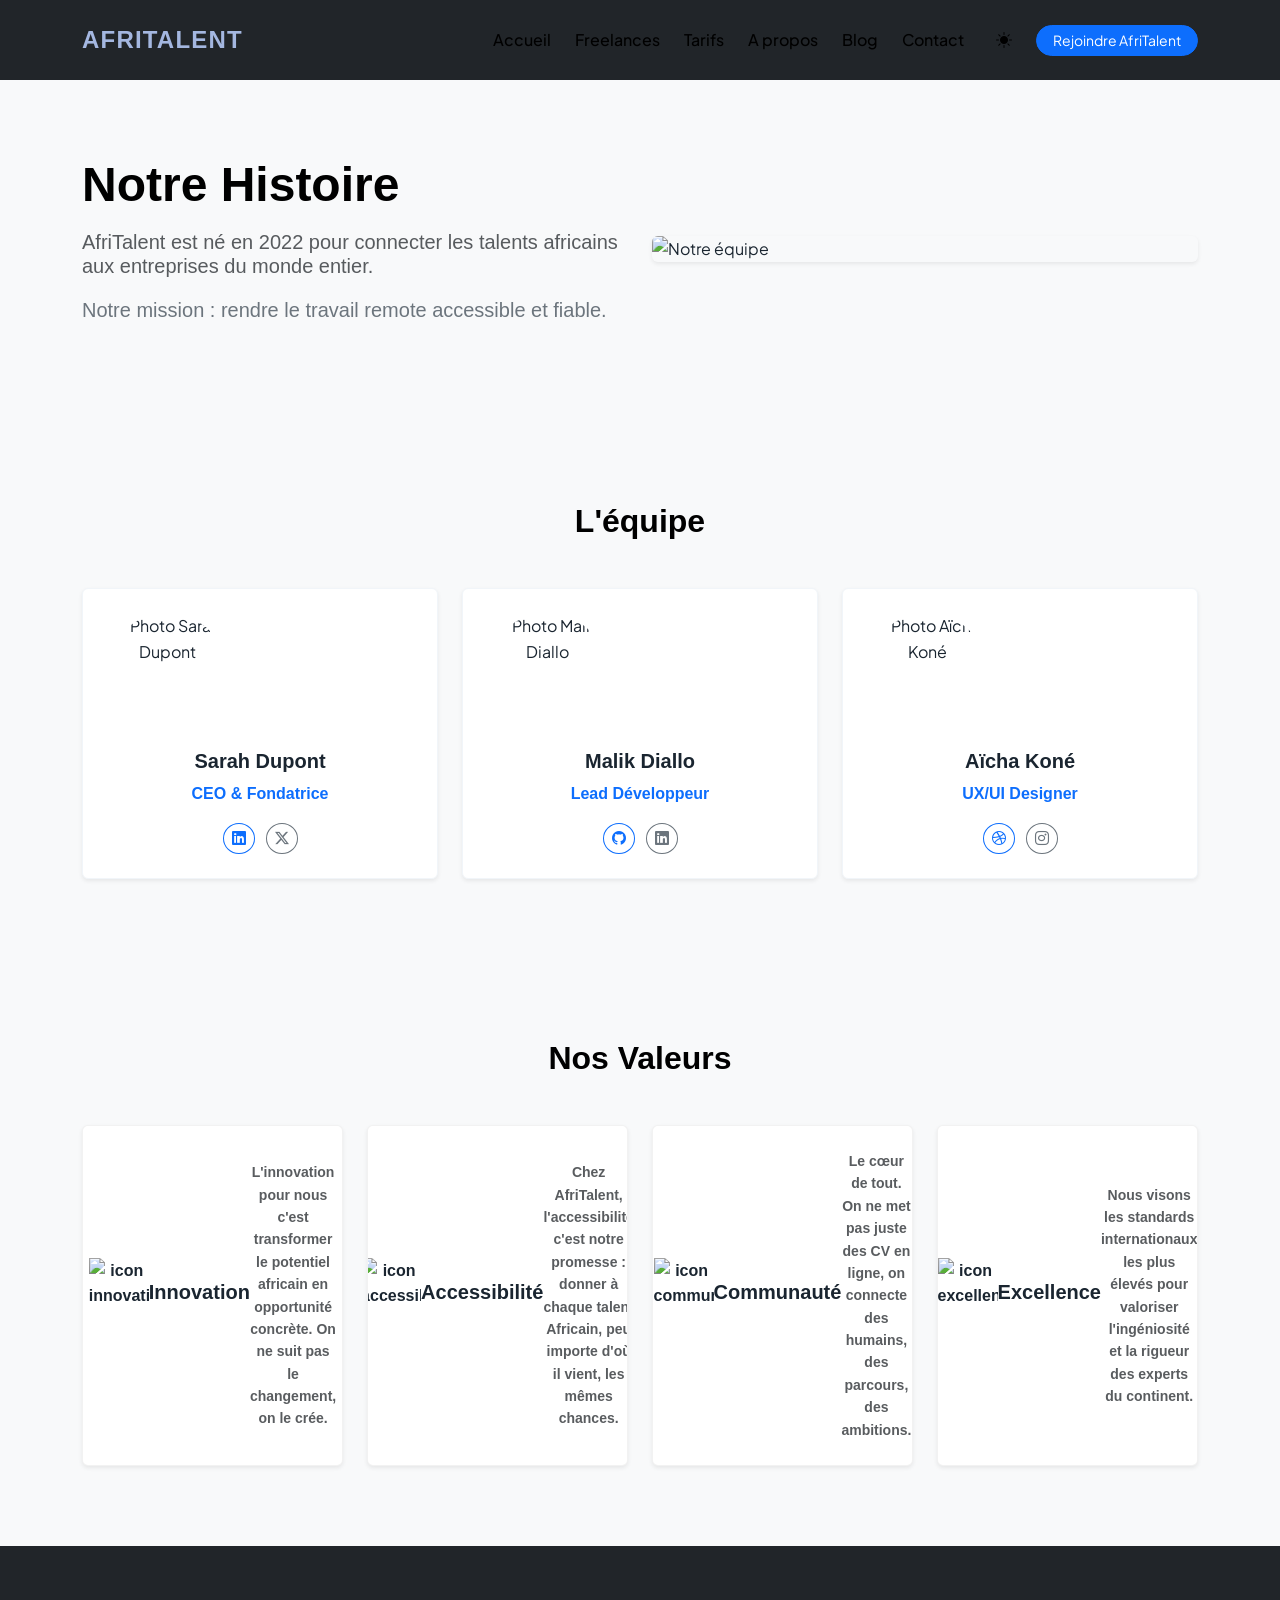
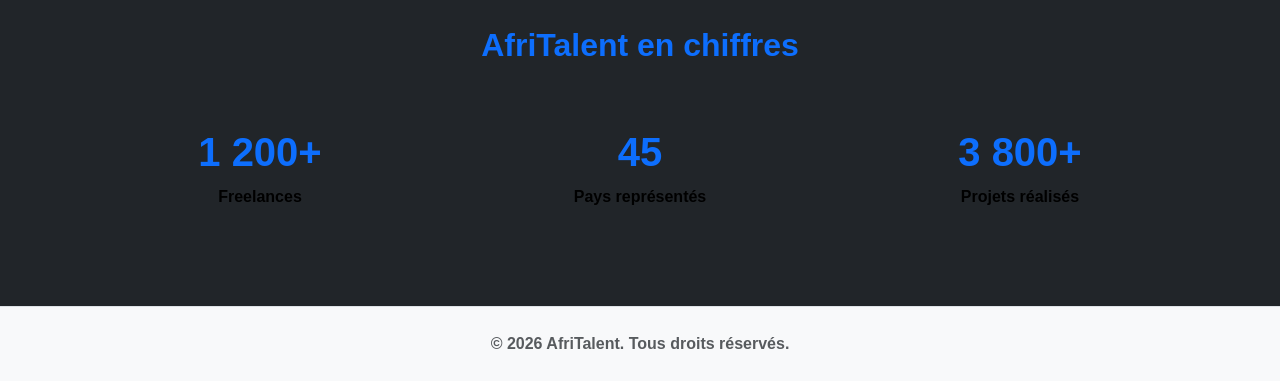
==== commit b72a0745: "JS : dark mode avec localStorage, navbar dynamique au scroll" ====
--- a/about.html
+++ b/about.html
@@ -1,11 +1,12 @@
 <!DOCTYPE html> 
-<html lang="fr"> 
+<html lang="fr" data-bs-theme="light"> 
 <head> 
     <meta charset="UTF-8"> 
     <meta name="viewport" content="width=device-width, initial-scale=1.0"> 
     <title>AfriTalent — À propos</title> 
     
     <link href="https://cdn.jsdelivr.net/npm/bootstrap@5.3.0/dist/css/bootstrap.min.css" rel="stylesheet"> 
+    <link rel="stylesheet" href="https://cdn.jsdelivr.net/npm/bootstrap-icons@1.11.0/font/bootstrap-icons.css">
     <link rel="preconnect" href="https://fonts.googleapis.com">
     <link rel="preconnect" href="https://fonts.gstatic.com" crossorigin>
     <link href="https://fonts.googleapis.com/css2?family=Plus+Jakarta+Sans:wght@400;500;700&display=swap" rel="stylesheet">
@@ -14,9 +15,9 @@
 </head>
 <body> 
 
-    <nav class="navbar navbar-expand-lg navbar-dark bg-dark"> 
+    <nav class="navbar navbar-expand-lg fixed-top custom-navbar navbar-dark bg-dark"> 
         <div class="container"> 
-            <a class="navbar-brand fw-bold" href="index.html">AfriTalent</a> 
+            <a class="navbar-brand fw-bold text-uppercase tracking-wider" href="index.html">AfriTalent</a> 
             
             <button class="navbar-toggler" type="button" 
                 data-bs-toggle="collapse" 
@@ -28,13 +29,20 @@
             </button> 
 
             <div class="collapse navbar-collapse" id="navMenu"> 
-                <ul class="navbar-nav ms-auto align-items-lg-center"> 
+                <ul class="navbar-nav ms-auto align-items-lg-center gap-2"> 
                     <li class="nav-item"><a class="nav-link" href="index.html">Accueil</a></li> 
                     <li class="nav-item"><a class="nav-link" href="freelances.html">Freelances</a></li> 
                     <li class="nav-item"><a class="nav-link" href="tarifs.html">Tarifs</a></li> 
                     <li class="nav-item"><a class="nav-link active" href="about.html">A propos</a></li>
                     <li class="nav-item"><a class="nav-link" href="Blog.html">Blog</a></li>  
-                    <li class="nav-item"><a class="nav-link me-lg-3" href="contact.html">Contact</a></li> 
+                    <li class="nav-item"><a class="nav-link me-lg-2" href="contact.html">Contact</a></li> 
+                    
+                    <li class="nav-item me-2">
+                        <button id="themeToggle" class="btn btn-link nav-link text-white border-0 p-2" aria-label="Changer de thème">
+                            <i id="themeIcon" class="bi bi-sun-fill"></i>
+                        </button>
+                    </li>
+
                     <li class="nav-item mt-2 mt-lg-0">
                         <a href="freelances.html" class="btn btn-primary btn-sm px-3 rounded-pill">Rejoindre AfriTalent</a>
                     </li>
@@ -43,135 +51,142 @@
         </div> 
     </nav> 
 
-    <section class="py-5 bg-light">
-        <div class="container">
-            <div class="row align-items-center g-4">
-                <div class="col-12 col-md-6">
-                    <h1 class="display-5 fw-bold mb-3">Notre Histoire</h1>
-                    <h5 class="text-muted mb-3">AfriTalent est né en 2022 pour connecter les talents africains aux entreprises du monde entier.</h5>
-                    <p class="lead">Notre mission : rendre le travail remote accessible et fiable.</p>
-                </div>
-                <div class="col-12 col-md-6">
-                    <img src="https://www.kara.fr/wp-content/uploads/2019/02/dev-962x433.jpg" class="img-fluid rounded shadow-sm" alt="Notre équipe">
+    <main style="padding-top: 76px;"> 
+        
+        <section class="py-5 bg-light bento-section">
+            <div class="container">
+                <div class="row align-items-center g-4">
+                    <div class="col-12 col-md-6">
+                        <h1 class="display-5 fw-bold mb-3">Notre Histoire</h1>
+                        <h5 class="text-muted mb-3 fw-normal">AfriTalent est né en 2022 pour connecter les talents africains aux entreprises du monde entier.</h5>
+                        <p class="lead text-secondary fs-5">Notre mission : rendre le travail remote accessible et fiable.</p>
+                    </div>
+                    <div class="col-12 col-md-6">
+                        <img src="https://www.kara.fr/wp-content/uploads/2019/02/dev-962x433.jpg" class="img-fluid rounded shadow-sm" alt="Notre équipe">
+                    </div>
                 </div>
             </div>
-        </div>
-    </section>
+        </section>
 
-    <section class="py-5">
-        <div class="container">
-            <h2 class="text-center fw-bold mb-5">L'équipe</h2>
-            <div class="row g-4">
-                <div class="col-12 col-md-6 col-lg-4">
-                    <div class="carte text-center p-4 border rounded shadow-sm bg-white">
-                        <img src="https://images.teamtailor-cdn.com/images/s3/teamtailor-production/square_226-v4/image_uploads/9f610715-c89b-4f92-b096-c0cad1f91d69/original.jpeg?outputFormat=webp" class="img-fluid rounded-circle mb-3 team-img" alt="Photo Sarah Dupont">
-                        <h3 class="h5 fw-bold">Sarah Dupont</h3>
-                        <p class="poste text-primary">CEO & Fondatrice</p>
-                        <div class="reseaux">
-                            <a href="https://linkedin.com" target="_blank" class="me-2 btn btn-outline-dark btn-sm">in</a>
-                            <a href="https://twitter.com" target="_blank" class="btn btn-outline-dark btn-sm">𝕏</a>
+        <section class="py-5 style-section-white">
+            <div class="container">
+                <h2 class="text-center fw-bold mb-5">L'équipe</h2>
+                <div class="row g-4">
+                    <div class="col-12 col-md-6 col-lg-4">
+                        <div class="carte text-center p-4 border rounded shadow-sm bg-white service-card">
+                            <img src="https://images.teamtailor-cdn.com/images/s3/teamtailor-production/square_226-v4/image_uploads/9f610715-c89b-4f92-b096-c0cad1f91d69/original.jpeg?outputFormat=webp" class="img-fluid rounded-circle mb-3 team-img" alt="Photo Sarah Dupont" style="width: 120px; height: 120px; object-fit: cover;">
+                            <h3 class="h5 fw-bold">Sarah Dupont</h3>
+                            <p class="poste text-primary fw-semibold">CEO & Fondatrice</p>
+                            <div class="reseaux">
+                                <a href="https://linkedin.com" target="_blank" class="me-2 btn btn-outline-primary btn-sm rounded-circle"><i class="bi bi-linkedin"></i></a>
+                                <a href="https://twitter.com" target="_blank" class="btn btn-outline-secondary btn-sm rounded-circle"><i class="bi bi-twitter-x"></i></a>
+                            </div>
                         </div>
                     </div>
-                </div>
-                
-                <div class="col-12 col-md-6 col-lg-4">
-                    <div class="carte text-center p-4 border rounded shadow-sm bg-white">
-                        <img src="https://media.licdn.com/dms/image/v2/D5603AQFdILrCJwK8OA/profile-displayphoto-shrink_200_200/B56ZWY1BWJHQAY-/0/1742025791802?e=2147483647&v=beta&t=9qIAlt97EaCEr9BBllMHaE6ifqAmNKJ-BjHs9z70KHM" class="img-fluid rounded-circle mb-3 team-img" alt="Photo Malik Diallo">
-                        <h3 class="h5 fw-bold">Malik Diallo</h3>
-                        <p class="poste text-primary">Lead Développeur</p>
-                        <div class="reseaux">
-                            <a href="https://github.com" target="_blank" class="me-2 btn btn-outline-dark btn-sm">GH</a>
-                            <a href="https://linkedin.com" target="_blank" class="btn btn-outline-dark btn-sm">in</a>
+                    
+                    <div class="col-12 col-md-6 col-lg-4">
+                        <div class="carte text-center p-4 border rounded shadow-sm bg-white service-card">
+                            <img src="https://media.licdn.com/dms/image/v2/D5603AQFdILrCJwK8OA/profile-displayphoto-shrink_200_200/B56ZWY1BWJHQAY-/0/1742025791802?e=2147483647&v=beta&t=9qIAlt97EaCEr9BBllMHaE6ifqAmNKJ-BjHs9z70KHM" class="img-fluid rounded-circle mb-3 team-img" alt="Photo Malik Diallo" style="width: 120px; height: 120px; object-fit: cover;">
+                            <h3 class="h5 fw-bold">Malik Diallo</h3>
+                            <p class="poste text-primary fw-semibold">Lead Développeur</p>
+                            <div class="reseaux">
+                                <a href="https://github.com" target="_blank" class="me-2 btn btn-outline-primary btn-sm rounded-circle"><i class="bi bi-github"></i></a>
+                                <a href="https://linkedin.com" target="_blank" class="btn btn-outline-secondary btn-sm rounded-circle"><i class="bi bi-linkedin"></i></a>
+                            </div>
                         </div>
                     </div>
-                </div>
-                
-                <div class="col-12 col-md-6 col-lg-4">
-                    <div class="carte text-center p-4 border rounded shadow-sm bg-white">
-                        <img src="https://i.pravatar.cc/200?img=5" class="img-fluid rounded-circle mb-3 team-img" alt="Photo Aïcha Koné">
-                        <h3 class="h5 fw-bold">Aïcha Koné</h3>
-                        <p class="poste text-primary">UX/UI Designer</p>
-                        <div class="reseaux">
-                            <a href="https://dribbble.com" target="_blank" class="me-2 btn btn-outline-dark btn-sm">Dr</a>
-                            <a href="https://instagram.com" target="_blank" class="btn btn-outline-dark btn-sm">IG</a>
+                    
+                    <div class="col-12 col-md-6 col-lg-4">
+                        <div class="carte text-center p-4 border rounded shadow-sm bg-white service-card">
+                            <img src="https://i.pravatar.cc/200?img=5" class="img-fluid rounded-circle mb-3 team-img" alt="Photo Aïcha Koné" style="width: 120px; height: 120px; object-fit: cover;">
+                            <h3 class="h5 fw-bold">Aïcha Koné</h3>
+                            <p class="poste text-primary fw-semibold">UX/UI Designer</p>
+                            <div class="reseaux">
+                                <a href="https://dribbble.com" target="_blank" class="me-2 btn btn-outline-primary btn-sm rounded-circle"><i class="bi bi-dribbble"></i></a>
+                                <a href="https://instagram.com" target="_blank" class="btn btn-outline-secondary btn-sm rounded-circle"><i class="bi bi-instagram"></i></a>
+                            </div>
                         </div>
                     </div>
                 </div>
             </div>
-        </div>
-    </section>
+        </section>
 
-    <section class="py-5 bg-light">
-        <div class="container">
-            <h2 class="text-center fw-bold mb-5">Nos Valeurs</h2>
-            <div class="row g-4">
-                <div class="col-12 col-md-6 col-lg-3">
-                    <div class="p-4 bg-white rounded shadow-sm h-100 text-center">
-                        <img src="https://img.icons8.com/?size=100&id=46620&format=png&color=000000" class="mb-3" width="60" alt="icon innovation">
-                        <h3 class="h5 fw-bold text-capitalize">Innovation</h3>
-                        <p class="small text-muted mb-0">L'innovation pour nous c'est transformer le potentiel africain en opportunité concrète. On ne suit pas le changement, on le crée.</p>
+        <section class="py-5 bg-light bento-section">
+            <div class="container">
+                <h2 class="text-center fw-bold mb-5">Nos Valeurs</h2>
+                <div class="row g-4">
+                    <div class="col-12 col-md-6 col-lg-3">
+                        <div class="p-4 bg-white rounded shadow-sm h-100 text-center bento-card">
+                            <img src="https://img.icons8.com/?size=100&id=46620&format=png&color=000000" class="mb-3 bento-icon" width="60" alt="icon innovation">
+                            <h3 class="h5 fw-bold text-capitalize">Innovation</h3>
+                            <p class="small text-muted mb-0">L'innovation pour nous c'est transformer le potentiel africain en opportunité concrète. On ne suit pas le changement, on le crée.</p>
+                        </div>
                     </div>
-                </div>
 
-                <div class="col-12 col-md-6 col-lg-3">
-                    <div class="p-4 bg-white rounded shadow-sm h-100 text-center">
-                        <img src="https://img.icons8.com/?size=100&id=3B5MFjiD3reA&format=png&color=000000" class="mb-3" width="60" alt="icon accessibilité">
-                        <h3 class="h5 fw-bold text-capitalize">Accessibilité</h3>
-                        <p class="small text-muted mb-0">Chez AfriTalent, l'accessibilité c'est notre promesse : donner à chaque talent Africain, peu importe d'où il vient, les mêmes chances de se faire voir et recruter.</p>
+                    <div class="col-12 col-md-6 col-lg-3">
+                        <div class="p-4 bg-white rounded shadow-sm h-100 text-center bento-card">
+                            <img src="https://img.icons8.com/?size=100&id=3B5MFjiD3reA&format=png&color=000000" class="mb-3 bento-icon" width="60" alt="icon accessibilité">
+                            <h3 class="h5 fw-bold text-capitalize">Accessibilité</h3>
+                            <p class="small text-muted mb-0">Chez AfriTalent, l'accessibilité c'est notre promesse : donner à chaque talent Africain, peu importe d'où il vient, les mêmes chances.</p>
+                        </div>
                     </div>
-                </div>
 
-                <div class="col-12 col-md-6 col-lg-3">
-                    <div class="p-4 bg-white rounded shadow-sm h-100 text-center">
-                        <img src="https://img.icons8.com/?size=100&id=aUiThmwNs5sO&format=png&color=000000" class="mb-3" width="60" alt="icon communauté">
-                        <h3 class="h5 fw-bold text-capitalize">Communauté</h3>
-                        <p class="small text-muted mb-0">Le cœur de tout. On ne met pas juste des CV en ligne, on connecte des humains, des parcours, des ambitions pour que ton réseau devienne ta force.</p>
+                    <div class="col-12 col-md-6 col-lg-3">
+                        <div class="p-4 bg-white rounded shadow-sm h-100 text-center bento-card">
+                            <img src="https://img.icons8.com/?size=100&id=aUiThmwNs5sO&format=png&color=000000" class="mb-3 bento-icon" width="60" alt="icon communauté">
+                            <h3 class="h5 fw-bold text-capitalize">Communauté</h3>
+                            <p class="small text-muted mb-0">Le cœur de tout. On ne met pas juste des CV en ligne, on connecte des humains, des parcours, des ambitions.</p>
+                        </div>
                     </div>
-                </div>
 
-                <div class="col-12 col-md-6 col-lg-3">
-                    <div class="p-4 bg-white rounded shadow-sm h-100 text-center">
-                        <img src="https://img.icons8.com/?size=100&id=112791&format=png&color=000000" class="mb-3" width="60" alt="icon excellence">
-                        <h3 class="h5 fw-bold text-capitalize">Excellence</h3>
-                        <p class="small text-muted mb-0">Nous visons les standards internationaux les plus élevés pour valoriser l'ingéniosité et la rigueur des experts du continent.</p>
+                    <div class="col-12 col-md-6 col-lg-3">
+                        <div class="p-4 bg-white rounded shadow-sm h-100 text-center bento-card">
+                            <img src="https://img.icons8.com/?size=100&id=112791&format=png&color=000000" class="mb-3 bento-icon" width="60" alt="icon excellence">
+                            <h3 class="h5 fw-bold text-capitalize">Excellence</h3>
+                            <p class="small text-muted mb-0">Nous visons les standards internationaux les plus élevés pour valoriser l'ingéniosité et la rigueur des experts du continent.</p>
+                        </div>
                     </div>
                 </div>
             </div>
-        </div>
-    </section>
+        </section>
 
-    <section id="statistiques" class="py-5 bg-dark text-white"> 
-        <div class="container text-center"> 
-            <h2 class="fw-bold mb-5 text-primary">AfriTalent en chiffres</h2> 
-            <div class="row g-4 "> 
-                <div class="col-12 col-md-4">
-                    <div class="p-3">
-                        <h3 class="display-6 fw-bold text-primary">1 200+</h3>
-                        <p class="mb-0 text-light-50">Freelances</p>
-                    </div>
-                </div> 
-                <div class="col-12 col-md-4">
-                    <div class="p-3">
-                        <h3 class="display-6 fw-bold text-primary">45</h3>
-                        <p class="mb-0 text-light-50">Pays représentés</p>
-                    </div>
-                </div> 
-                <div class="col-12 col-md-4">
-                    <div class="p-3">
-                        <h3 class="display-6 fw-bold text-primary">3 800+</h3>
-                        <p class="mb-0 text-light-50">Projets réalisés</p>
-                    </div>
+        <section id="statistiques" class="py-5 bg-dark text-white stats-section"> 
+            <div class="container text-center"> 
+                <h2 class="fw-bold mb-5 text-primary">AfriTalent en chiffres</h2> 
+                <div class="row g-4"> 
+                    <div class="col-12 col-md-4">
+                        <div class="p-3">
+                            <h3 class="display-6 fw-bold text-primary">1 200+</h3>
+                            <p class="mb-0 text-light-50">Freelances</p>
+                        </div>
+                    </div> 
+                    <div class="col-12 col-md-4">
+                        <div class="p-3">
+                            <h3 class="display-6 fw-bold text-primary">45</h3>
+                            <p class="mb-0 text-light-50">Pays représentés</p>
+                        </div>
+                    </div> 
+                    <div class="col-12 col-md-4">
+                        <div class="p-3">
+                            <h3 class="display-6 fw-bold text-primary">3 800+</h3>
+                            <p class="mb-0 text-light-50">Projets réalisés</p>
+                        </div>
+                    </div> 
                 </div> 
             </div> 
-        </div> 
-    </section>
+        </section>
+    </main>
 
-    <footer class=" text-white-50 py-4 border-top border-secondary"> 
-        <div class="container text-center"> 
-            <p class="mb-0">&copy; 2026 AfriTalent. Tous droits réservés.</p> 
+    <footer class="text-center py-4 border-top style-footer"> 
+        <div class="container"> 
+            <p class="text-muted mb-0">&copy; 2026 AfriTalent. Tous droits réservés.</p> 
         </div> 
     </footer>
      
+    <button id="backToTop" class="btn btn-primary rounded-circle shadow" aria-label="Retour en haut">
+        <i class="bi bi-arrow-up"></i>
+    </button>
+
     <script src="https://cdn.jsdelivr.net/npm/bootstrap@5.3.0/dist/js/bootstrap.bundle.min.js"></script> 
     <script src="js/main.js"></script> 
 </body> 
--- a/css/style.css
+++ b/css/style.css
@@ -595,4 +595,99 @@
     .main-content {
         padding-top: 3.5rem !important;
     }
+}
+/* --- Transitions Globales de la Navbar --- */
+.custom-navbar {
+    transition: all 0.4s cubic-bezier(0.25, 0.8, 0.25, 1);
+    padding-top: 1rem;
+    padding-bottom: 1rem;
+    box-shadow: 0 0 0 rgba(0, 0, 0, 0);
+}
+
+/* --- Style appliqué lors du Scroll (Shrink, Ombre, Fond transparent flouté) --- */
+.navbar-scrolled {
+    padding-top: 0.5rem !important;
+    padding-bottom: 0.5rem !important;
+    backdrop-filter: blur(10px);
+    box-shadow: 0 4px 18px rgba(0, 0, 0, 0.1);
+}
+
+/* Adaptation du fond de la navbar selon le thème au scroll */
+[data-bs-theme="light"] .navbar-scrolled {
+    background-color: rgba(255, 255, 255, 0.9) !important;
+}
+
+[data-bs-theme="dark"] .navbar-scrolled {
+    background-color: rgba(26, 30, 34, 0.95) !important;
+}
+
+/* --- Bouton Retour en haut flottant --- */
+#backToTop {
+    position: fixed;
+    bottom: 25px;
+    right: -60px; /* Caché par défaut en dehors de l'écran */
+    width: 45px;
+    height: 45px;
+    z-index: 999;
+    display: flex;
+    align-items: center;
+    justify-content: center;
+    transition: right 0.4s cubic-bezier(0.175, 0.885, 0.32, 1.275), opacity 0.3s ease;
+    opacity: 0;
+}
+
+#backToTop.visible {
+    right: 25px;
+    opacity: 1;
+}
+
+/* --- Optimisations des Contrastes des Sections pour le Dark Mode --- */
+[data-bs-theme="dark"] .bg-light,
+[data-bs-theme="dark"] .hero-section,
+[data-bs-theme="dark"] .bento-section {
+    background-color: #1e2227 !important;
+}
+
+[data-bs-theme="dark"] .style-section-white,
+[data-bs-theme="dark"] .stats-section,
+[data-bs-theme="dark"] .service-card {
+    background-color: #121417 !important;
+    color: #f8f9fa;
+}
+
+[data-bs-theme="dark"] .style-footer {
+    background-color: #0f1114 !important;
+}
+
+[data-bs-theme="dark"] .bento-card {
+    background-color: #121417;
+    border: 1px solid #2d3239;
+}
+
+[data-bs-theme="dark"] .bento-icon {
+    filter: invert(1); /* Aligne les icônes Bento noires sur le mode sombre */
+}
+
+[data-bs-theme="dark"] .btn-hero-outline {
+    color: #fff;
+    border-color: #fff;
+}
+
+[data-bs-theme="dark"] .btn-hero-outline:hover {
+    background-color: #fff;
+    color: #121417;
+}
+
+/* --- Media Queries de Sécurisation Mobile (375px) --- */
+@media (max-width: 575.98px) {
+    #backToTop.visible {
+        bottom: 15px;
+        right: 15px;
+    }
+    .custom-navbar .navbar-collapse {
+        background-color: rgba(26, 30, 34, 0.98);
+        padding: 1rem;
+        border-radius: 8px;
+        margin-top: 10px;
+    }
 }
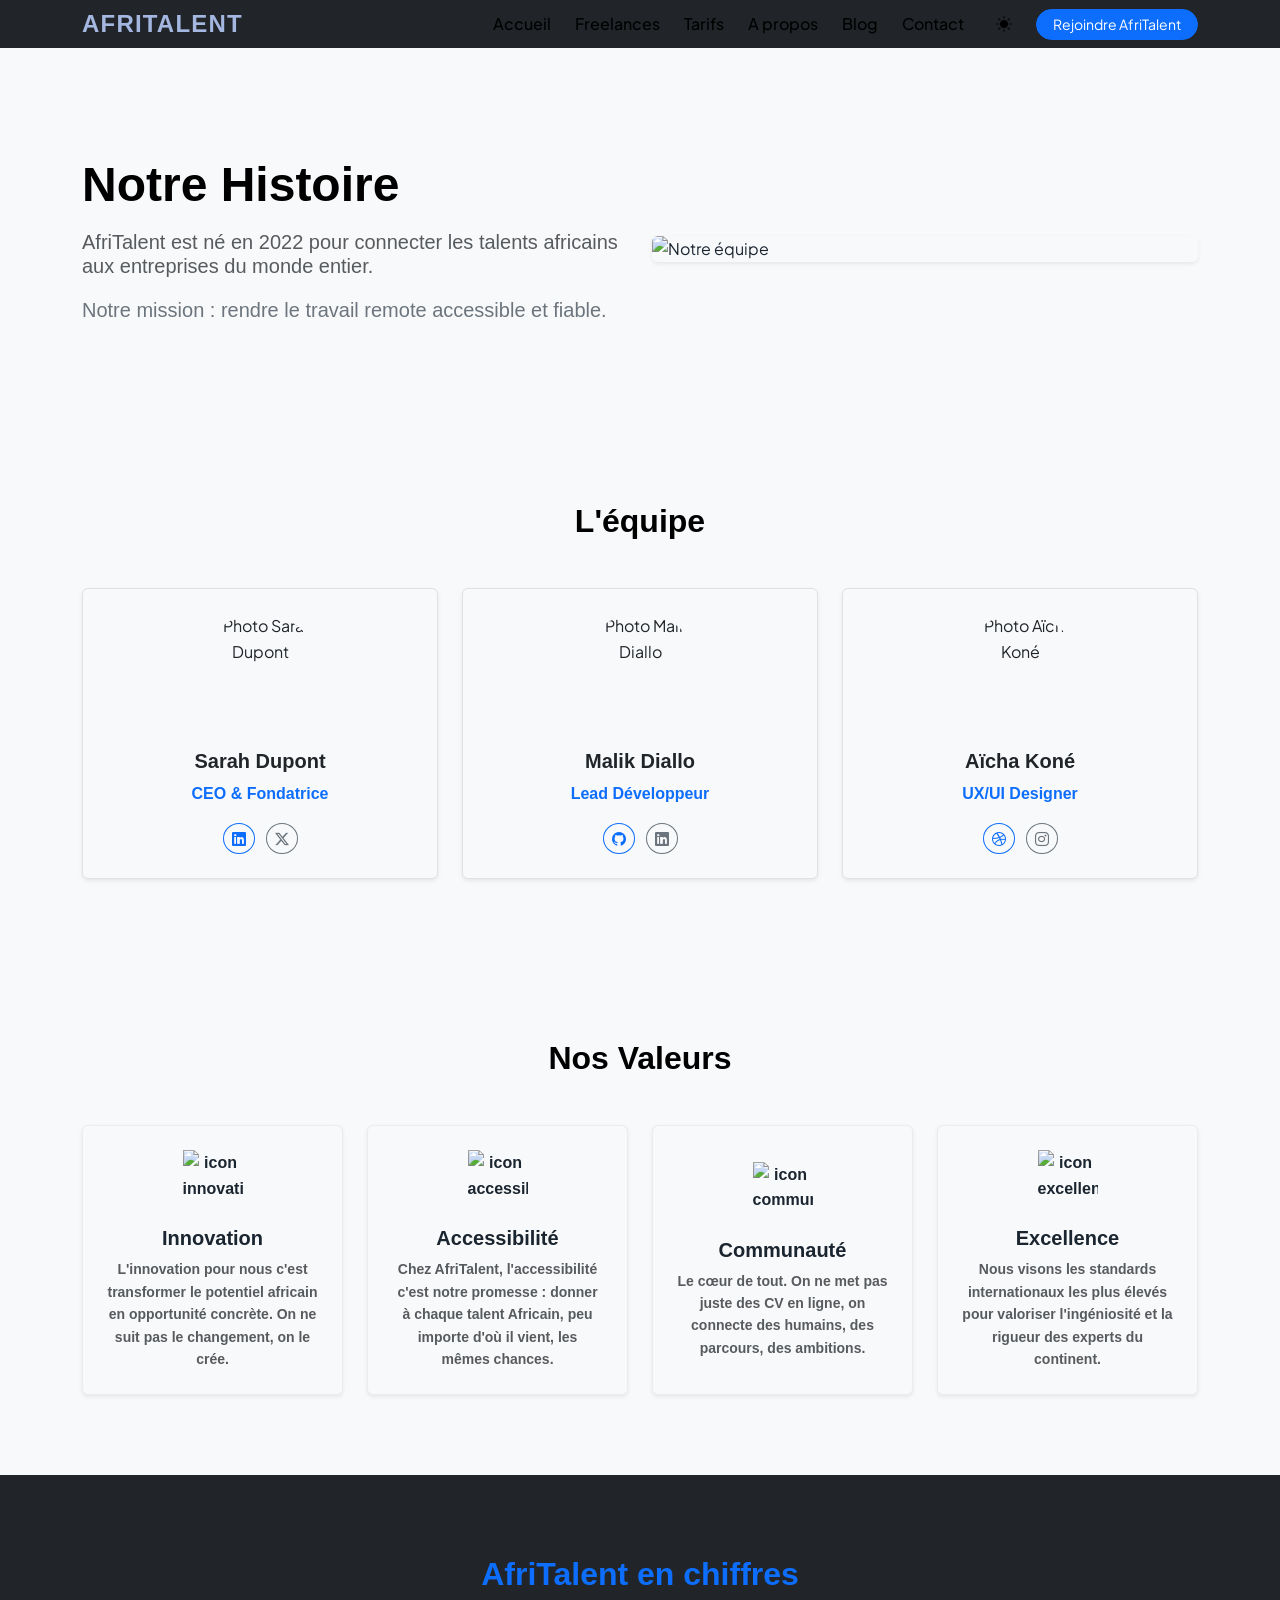
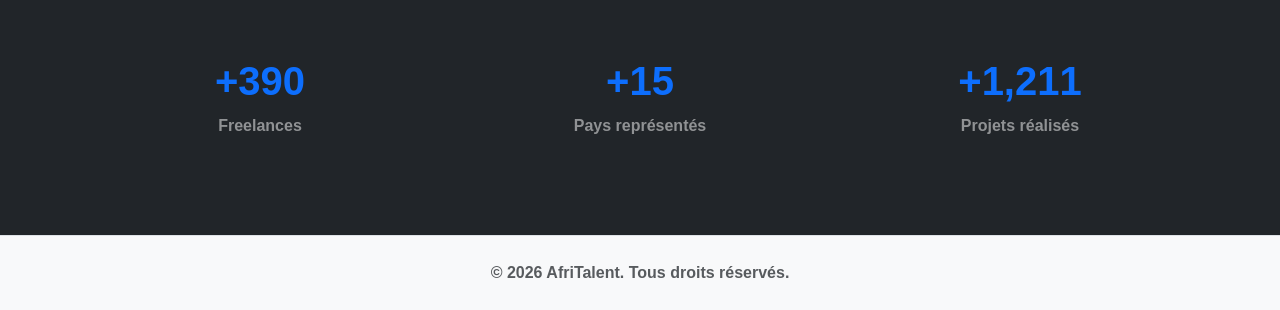
==== commit 90bb447b: "JS : compteurs animés au scroll et animations fade-in des sections" ====
--- a/about.html
+++ b/about.html
@@ -1,193 +1,199 @@
 <!DOCTYPE html> 
 <html lang="fr" data-bs-theme="light"> 
 <head> 
-    <meta charset="UTF-8"> 
-    <meta name="viewport" content="width=device-width, initial-scale=1.0"> 
-    <title>AfriTalent — À propos</title> 
-    
-    <link href="https://cdn.jsdelivr.net/npm/bootstrap@5.3.0/dist/css/bootstrap.min.css" rel="stylesheet"> 
-    <link rel="stylesheet" href="https://cdn.jsdelivr.net/npm/bootstrap-icons@1.11.0/font/bootstrap-icons.css">
-    <link rel="preconnect" href="https://fonts.googleapis.com">
-    <link rel="preconnect" href="https://fonts.gstatic.com" crossorigin>
-    <link href="https://fonts.googleapis.com/css2?family=Plus+Jakarta+Sans:wght@400;500;700&display=swap" rel="stylesheet">
+  <meta charset="UTF-8"> 
+  <meta name="viewport" content="width=device-width, initial-scale=1.0"> 
+  <title>AfriTalent — À propos</title> 
+  
+  <link href="https://cdn.jsdelivr.net/npm/bootstrap@5.3.0/dist/css/bootstrap.min.css" rel="stylesheet"> 
+  <link rel="stylesheet" href="https://cdn.jsdelivr.net/npm/bootstrap-icons@1.11.0/font/bootstrap-icons.css">
+  <link rel="preconnect" href="https://fonts.googleapis.com">
+  <link rel="preconnect" href="https://fonts.gstatic.com" crossorigin>
+  <link href="https://fonts.googleapis.com/css2?family=Plus+Jakarta+Sans:wght@400;500;700&display=swap" rel="stylesheet">
 
-    <link rel="stylesheet" href="css/style.css"> 
+  <link rel="stylesheet" href="css/style.css"> 
 </head>
 <body> 
 
-    <nav class="navbar navbar-expand-lg fixed-top custom-navbar navbar-dark bg-dark"> 
-        <div class="container"> 
-            <a class="navbar-brand fw-bold text-uppercase tracking-wider" href="index.html">AfriTalent</a> 
-            
-            <button class="navbar-toggler" type="button" 
-                data-bs-toggle="collapse" 
-                data-bs-target="#navMenu" 
-                aria-controls="navMenu" 
-                aria-expanded="false" 
-                aria-label="Toggle navigation"> 
-                <span class="navbar-toggler-icon"></span>
-            </button> 
+  <nav class="navbar navbar-expand-lg fixed-top custom-navbar navbar-dark bg-dark"> 
+    <div class="container"> 
+      <a class="navbar-brand fw-bold text-uppercase tracking-wider" href="index.html">AfriTalent</a> 
+      
+      <button class="navbar-toggler" type="button" 
+        data-bs-toggle="collapse" 
+        data-bs-target="#navMenu" 
+        aria-controls="navMenu" 
+        aria-expanded="false" 
+        aria-label="Toggle navigation"> 
+        <span class="navbar-toggler-icon"></span>
+      </button> 
 
-            <div class="collapse navbar-collapse" id="navMenu"> 
-                <ul class="navbar-nav ms-auto align-items-lg-center gap-2"> 
-                    <li class="nav-item"><a class="nav-link" href="index.html">Accueil</a></li> 
-                    <li class="nav-item"><a class="nav-link" href="freelances.html">Freelances</a></li> 
-                    <li class="nav-item"><a class="nav-link" href="tarifs.html">Tarifs</a></li> 
-                    <li class="nav-item"><a class="nav-link active" href="about.html">A propos</a></li>
-                    <li class="nav-item"><a class="nav-link" href="Blog.html">Blog</a></li>  
-                    <li class="nav-item"><a class="nav-link me-lg-2" href="contact.html">Contact</a></li> 
-                    
-                    <li class="nav-item me-2">
-                        <button id="themeToggle" class="btn btn-link nav-link text-white border-0 p-2" aria-label="Changer de thème">
-                            <i id="themeIcon" class="bi bi-sun-fill"></i>
-                        </button>
-                    </li>
+      <div class="collapse navbar-collapse" id="navMenu"> 
+        <ul class="navbar-nav ms-auto align-items-center gap-2"> 
+          <li class="nav-item"><a class="nav-link" href="index.html">Accueil</a></li> 
+          <li class="nav-item"><a class="nav-link" href="freelances.html">Freelances</a></li> 
+          <li class="nav-item"><a class="nav-link" href="tarifs.html">Tarifs</a></li> 
+          <li class="nav-item"><a class="nav-link active" href="about.html">A propos</a></li>
+          <li class="nav-item"><a class="nav-link" href="Blog.html">Blog</a></li>  
+          <li class="nav-item"><a class="nav-link me-2" href="contact.html">Contact</a></li> 
+          
+          <li class="nav-item me-2">
+            <button id="themeToggle" class="btn btn-link nav-link text-white border-0 p-2" aria-label="Changer de thème">
+              <i id="themeIcon" class="bi bi-sun-fill"></i>
+            </button>
+          </li>
 
-                    <li class="nav-item mt-2 mt-lg-0">
-                        <a href="freelances.html" class="btn btn-primary btn-sm px-3 rounded-pill">Rejoindre AfriTalent</a>
-                    </li>
-                </ul> 
+          <li class="nav-item mt-2 mt-lg-0">
+            <a href="freelances.html" class="btn btn-primary btn-sm px-3 rounded-pill">Rejoindre AfriTalent</a>
+          </li>
+        </ul> 
+      </div>
+    </div> 
+  </nav> 
+
+  <main style="padding-top: 76px;"> 
+    
+    <section class="py-5 bg-light bento-section">
+      <div class="container">
+        <div class="row align-items-center g-4">
+          <div class="col-12 col-md-6">
+            <h1 class="display-5 fw-bold mb-3">Notre Histoire</h1>
+            <h5 class="text-muted mb-3 fw-normal">AfriTalent est né en 2022 pour connecter les talents africains aux entreprises du monde entier.</h5>
+            <p class="lead text-secondary fs-5">Notre mission : rendre le travail remote accessible et fiable.</p>
+          </div>
+          <div class="col-12 col-md-6">
+            <img src="https://www.kara.fr/wp-content/uploads/2019/02/dev-962x433.jpg" class="img-fluid rounded shadow-sm" alt="Notre équipe">
+          </div>
+        </div>
+      </div>
+    </section>
+
+    <section class="py-5 style-section-white">
+      <div class="container">
+        <h2 class="text-center fw-bold mb-5">L'équipe</h2>
+        <div class="row g-4">
+          <div class="col-12 col-md-6 col-lg-4">
+            <div class="card text-center p-4 border rounded shadow-sm bg-body-tertiary h-100">
+              <img src="https://images.teamtailor-cdn.com/images/s3/teamtailor-production/square_226-v4/image_uploads/9f610715-c89b-4f92-b096-c0cad1f91d69/original.jpeg?outputFormat=webp" class="img-fluid rounded-circle mb-3 team-img mx-auto" alt="Photo Sarah Dupont" style="width: 120px; height: 120px; object-fit: cover;">
+              <h3 class="h5 fw-bold">Sarah Dupont</h3>
+              <p class="poste text-primary fw-semibold">CEO & Fondatrice</p>
+              <div class="reseaux mt-auto">
+                <a href="https://linkedin.com" target="_blank" class="me-2 btn btn-outline-primary btn-sm rounded-circle"><i class="bi bi-linkedin"></i></a>
+                <a href="https://twitter.com" target="_blank" class="btn btn-outline-secondary btn-sm rounded-circle"><i class="bi bi-twitter-x"></i></a>
+              </div>
             </div>
+          </div>
+          
+          <div class="col-12 col-md-6 col-lg-4">
+            <div class="card text-center p-4 border rounded shadow-sm bg-body-tertiary h-100">
+              <img src="https://media.licdn.com/dms/image/v2/D5603AQFdILrCJwK8OA/profile-displayphoto-shrink_200_200/B56ZWY1BWJHQAY-/0/1742025791802?e=2147483647&v=beta&t=9qIAlt97EaCEr9BBllMHaE6ifqAmNKJ-BjHs9z70KHM" class="img-fluid rounded-circle mb-3 team-img mx-auto" alt="Photo Malik Diallo" style="width: 120px; height: 120px; object-fit: cover;">
+              <h3 class="h5 fw-bold">Malik Diallo</h3>
+              <p class="poste text-primary fw-semibold">Lead Développeur</p>
+              <div class="reseaux mt-auto">
+                <a href="https://github.com" target="_blank" class="me-2 btn btn-outline-primary btn-sm rounded-circle"><i class="bi bi-github"></i></a>
+                <a href="https://linkedin.com" target="_blank" class="btn btn-outline-secondary btn-sm rounded-circle"><i class="bi bi-linkedin"></i></a>
+              </div>
+            </div>
+          </div>
+          
+          <div class="col-12 col-md-6 col-lg-4">
+            <div class="card text-center p-4 border rounded shadow-sm bg-body-tertiary h-100">
+              <img src="https://i.pravatar.cc/200?img=5" class="img-fluid rounded-circle mb-3 team-img mx-auto" alt="Photo Aïcha Koné" style="width: 120px; height: 120px; object-fit: cover;">
+              <h3 class="h5 fw-bold">Aïcha Koné</h3>
+              <p class="poste text-primary fw-semibold">UX/UI Designer</p>
+              <div class="reseaux mt-auto">
+                <a href="https://dribbble.com" target="_blank" class="me-2 btn btn-outline-primary btn-sm rounded-circle"><i class="bi bi-dribbble"></i></a>
+                <a href="https://instagram.com" target="_blank" class="btn btn-outline-secondary btn-sm rounded-circle"><i class="bi bi-instagram"></i></a>
+              </div>
+            </div>
+          </div>
+        </div>
+      </div>
+    </section>
+<section class="py-5 bg-light bento-section">
+  <div class="container">
+    <h2 class="text-center fw-bold mb-5">Nos Valeurs</h2>
+    <div class="row g-4">
+      
+      <!-- Valeur 1 : Innovation -->
+      <div class="col-12 col-md-6 col-lg-3">
+        <!-- Ajout de d-flex flex-column align-items-center pour forcer l'empilement vertical parfait -->
+        <div class="p-4 bg-body-tertiary rounded shadow-sm h-100 text-center bento-card d-flex flex-column align-items-center">
+          <img src="https://img.icons8.com/?size=100&id=46620&format=png&color=000000" class="mb-3 bento-icon" width="60" alt="icon innovation">
+          <h3 class="h5 fw-bold text-capitalize">Innovation</h3>
+          <p class="small text-muted mb-0">L'innovation pour nous c'est transformer le potentiel africain en opportunité concrète. On ne suit pas le changement, on le crée.</p>
+        </div>
+      </div>
+
+      <!-- Valeur 2 : Accessibilité -->
+      <div class="col-12 col-md-6 col-lg-3">
+        <div class="p-4 bg-body-tertiary rounded shadow-sm h-100 text-center bento-card d-flex flex-column align-items-center">
+          <img src="https://img.icons8.com/?size=100&id=3B5MFjiD3reA&format=png&color=000000" class="mb-3 bento-icon" width="60" alt="icon accessibilité">
+          <h3 class="h5 fw-bold text-capitalize">Accessibilité</h3>
+          <p class="small text-muted mb-0">Chez AfriTalent, l'accessibilité c'est notre promesse : donner à chaque talent Africain, peu importe d'où il vient, les mêmes chances.</p>
+        </div>
+      </div>
+
+      <!-- Valeur 3 : Communauté -->
+      <div class="col-12 col-md-6 col-lg-3">
+        <div class="p-4 bg-body-tertiary rounded shadow-sm h-100 text-center bento-card d-flex flex-column align-items-center">
+          <img src="https://img.icons8.com/?size=100&id=aUiThmwNs5sO&format=png&color=000000" class="mb-3 bento-icon" width="60" alt="icon communauté">
+          <h3 class="h5 fw-bold text-capitalize">Communauté</h3>
+          <p class="small text-muted mb-0">Le cœur de tout. On ne met pas juste des CV en ligne, on connecte des humains, des parcours, des ambitions.</p>
+        </div>
+      </div>
+
+      <!-- Valeur 4 : Excellence -->
+      <div class="col-12 col-md-6 col-lg-3">
+        <div class="p-4 bg-body-tertiary rounded shadow-sm h-100 text-center bento-card d-flex flex-column align-items-center">
+          <img src="https://img.icons8.com/?size=100&id=112791&format=png&color=000000" class="mb-3 bento-icon" width="60" alt="icon excellence">
+          <h3 class="h5 fw-bold text-capitalize">Excellence</h3>
+          <p class="small text-muted mb-0">Nous visons les standards internationaux les plus élevés pour valoriser l'ingéniosité et la rigueur des experts du continent.</p>
+        </div>
+      </div>
+
+    </div>
+  </div>
+</section>
+
+    <section id="statistiques" class="py-5 bg-dark text-white stats-section"> 
+      <div class="container text-center"> 
+        <h2 class="fw-bold mb-5 text-primary">AfriTalent en chiffres</h2> 
+        <div class="row g-4"> 
+          <div class="col-12 col-md-4">
+            <div class="p-3">
+              <h3 class="counter display-6 fw-bold text-primary" data-target="1200">+1200</h3>
+              <p class="mb-0 text-white-50">Freelances</p>
+            </div>
+          </div> 
+          <div class="col-12 col-md-4">
+            <div class="p-3">
+              <h3 class="counter display-6 fw-bold text-primary" data-target="45">+45</h3>
+              <p class="mb-0 text-white-50">Pays représentés</p>
+            </div>
+          </div> 
+          <div class="col-12 col-md-4">
+            <div class="p-3">
+              <h3 class="counter display-6 fw-bold text-primary" data-target="3800">+3800</h3>
+              <p class="mb-0 text-white-50">Projets réalisés</p>
+            </div>
+          </div> 
         </div> 
-    </nav> 
+      </div> 
+    </section>
+  </main>
 
-    <main style="padding-top: 76px;"> 
-        
-        <section class="py-5 bg-light bento-section">
-            <div class="container">
-                <div class="row align-items-center g-4">
-                    <div class="col-12 col-md-6">
-                        <h1 class="display-5 fw-bold mb-3">Notre Histoire</h1>
-                        <h5 class="text-muted mb-3 fw-normal">AfriTalent est né en 2022 pour connecter les talents africains aux entreprises du monde entier.</h5>
-                        <p class="lead text-secondary fs-5">Notre mission : rendre le travail remote accessible et fiable.</p>
-                    </div>
-                    <div class="col-12 col-md-6">
-                        <img src="https://www.kara.fr/wp-content/uploads/2019/02/dev-962x433.jpg" class="img-fluid rounded shadow-sm" alt="Notre équipe">
-                    </div>
-                </div>
-            </div>
-        </section>
+  <footer class="text-center py-4 border-top style-footer"> 
+    <div class="container"> 
+      <p class="text-muted mb-0">&copy; 2026 AfriTalent. Tous droits réservés.</p> 
+    </div> 
+  </footer>
 
-        <section class="py-5 style-section-white">
-            <div class="container">
-                <h2 class="text-center fw-bold mb-5">L'équipe</h2>
-                <div class="row g-4">
-                    <div class="col-12 col-md-6 col-lg-4">
-                        <div class="carte text-center p-4 border rounded shadow-sm bg-white service-card">
-                            <img src="https://images.teamtailor-cdn.com/images/s3/teamtailor-production/square_226-v4/image_uploads/9f610715-c89b-4f92-b096-c0cad1f91d69/original.jpeg?outputFormat=webp" class="img-fluid rounded-circle mb-3 team-img" alt="Photo Sarah Dupont" style="width: 120px; height: 120px; object-fit: cover;">
-                            <h3 class="h5 fw-bold">Sarah Dupont</h3>
-                            <p class="poste text-primary fw-semibold">CEO & Fondatrice</p>
-                            <div class="reseaux">
-                                <a href="https://linkedin.com" target="_blank" class="me-2 btn btn-outline-primary btn-sm rounded-circle"><i class="bi bi-linkedin"></i></a>
-                                <a href="https://twitter.com" target="_blank" class="btn btn-outline-secondary btn-sm rounded-circle"><i class="bi bi-twitter-x"></i></a>
-                            </div>
-                        </div>
-                    </div>
-                    
-                    <div class="col-12 col-md-6 col-lg-4">
-                        <div class="carte text-center p-4 border rounded shadow-sm bg-white service-card">
-                            <img src="https://media.licdn.com/dms/image/v2/D5603AQFdILrCJwK8OA/profile-displayphoto-shrink_200_200/B56ZWY1BWJHQAY-/0/1742025791802?e=2147483647&v=beta&t=9qIAlt97EaCEr9BBllMHaE6ifqAmNKJ-BjHs9z70KHM" class="img-fluid rounded-circle mb-3 team-img" alt="Photo Malik Diallo" style="width: 120px; height: 120px; object-fit: cover;">
-                            <h3 class="h5 fw-bold">Malik Diallo</h3>
-                            <p class="poste text-primary fw-semibold">Lead Développeur</p>
-                            <div class="reseaux">
-                                <a href="https://github.com" target="_blank" class="me-2 btn btn-outline-primary btn-sm rounded-circle"><i class="bi bi-github"></i></a>
-                                <a href="https://linkedin.com" target="_blank" class="btn btn-outline-secondary btn-sm rounded-circle"><i class="bi bi-linkedin"></i></a>
-                            </div>
-                        </div>
-                    </div>
-                    
-                    <div class="col-12 col-md-6 col-lg-4">
-                        <div class="carte text-center p-4 border rounded shadow-sm bg-white service-card">
-                            <img src="https://i.pravatar.cc/200?img=5" class="img-fluid rounded-circle mb-3 team-img" alt="Photo Aïcha Koné" style="width: 120px; height: 120px; object-fit: cover;">
-                            <h3 class="h5 fw-bold">Aïcha Koné</h3>
-                            <p class="poste text-primary fw-semibold">UX/UI Designer</p>
-                            <div class="reseaux">
-                                <a href="https://dribbble.com" target="_blank" class="me-2 btn btn-outline-primary btn-sm rounded-circle"><i class="bi bi-dribbble"></i></a>
-                                <a href="https://instagram.com" target="_blank" class="btn btn-outline-secondary btn-sm rounded-circle"><i class="bi bi-instagram"></i></a>
-                            </div>
-                        </div>
-                    </div>
-                </div>
-            </div>
-        </section>
+  <button id="backToTop" class="btn btn-primary rounded-circle shadow" aria-label="Retour en haut">
+    <i class="bi bi-arrow-up"></i>
+  </button>
 
-        <section class="py-5 bg-light bento-section">
-            <div class="container">
-                <h2 class="text-center fw-bold mb-5">Nos Valeurs</h2>
-                <div class="row g-4">
-                    <div class="col-12 col-md-6 col-lg-3">
-                        <div class="p-4 bg-white rounded shadow-sm h-100 text-center bento-card">
-                            <img src="https://img.icons8.com/?size=100&id=46620&format=png&color=000000" class="mb-3 bento-icon" width="60" alt="icon innovation">
-                            <h3 class="h5 fw-bold text-capitalize">Innovation</h3>
-                            <p class="small text-muted mb-0">L'innovation pour nous c'est transformer le potentiel africain en opportunité concrète. On ne suit pas le changement, on le crée.</p>
-                        </div>
-                    </div>
-
-                    <div class="col-12 col-md-6 col-lg-3">
-                        <div class="p-4 bg-white rounded shadow-sm h-100 text-center bento-card">
-                            <img src="https://img.icons8.com/?size=100&id=3B5MFjiD3reA&format=png&color=000000" class="mb-3 bento-icon" width="60" alt="icon accessibilité">
-                            <h3 class="h5 fw-bold text-capitalize">Accessibilité</h3>
-                            <p class="small text-muted mb-0">Chez AfriTalent, l'accessibilité c'est notre promesse : donner à chaque talent Africain, peu importe d'où il vient, les mêmes chances.</p>
-                        </div>
-                    </div>
-
-                    <div class="col-12 col-md-6 col-lg-3">
-                        <div class="p-4 bg-white rounded shadow-sm h-100 text-center bento-card">
-                            <img src="https://img.icons8.com/?size=100&id=aUiThmwNs5sO&format=png&color=000000" class="mb-3 bento-icon" width="60" alt="icon communauté">
-                            <h3 class="h5 fw-bold text-capitalize">Communauté</h3>
-                            <p class="small text-muted mb-0">Le cœur de tout. On ne met pas juste des CV en ligne, on connecte des humains, des parcours, des ambitions.</p>
-                        </div>
-                    </div>
-
-                    <div class="col-12 col-md-6 col-lg-3">
-                        <div class="p-4 bg-white rounded shadow-sm h-100 text-center bento-card">
-                            <img src="https://img.icons8.com/?size=100&id=112791&format=png&color=000000" class="mb-3 bento-icon" width="60" alt="icon excellence">
-                            <h3 class="h5 fw-bold text-capitalize">Excellence</h3>
-                            <p class="small text-muted mb-0">Nous visons les standards internationaux les plus élevés pour valoriser l'ingéniosité et la rigueur des experts du continent.</p>
-                        </div>
-                    </div>
-                </div>
-            </div>
-        </section>
-
-        <section id="statistiques" class="py-5 bg-dark text-white stats-section"> 
-            <div class="container text-center"> 
-                <h2 class="fw-bold mb-5 text-primary">AfriTalent en chiffres</h2> 
-                <div class="row g-4"> 
-                    <div class="col-12 col-md-4">
-                        <div class="p-3">
-                            <h3 class="display-6 fw-bold text-primary">1 200+</h3>
-                            <p class="mb-0 text-light-50">Freelances</p>
-                        </div>
-                    </div> 
-                    <div class="col-12 col-md-4">
-                        <div class="p-3">
-                            <h3 class="display-6 fw-bold text-primary">45</h3>
-                            <p class="mb-0 text-light-50">Pays représentés</p>
-                        </div>
-                    </div> 
-                    <div class="col-12 col-md-4">
-                        <div class="p-3">
-                            <h3 class="display-6 fw-bold text-primary">3 800+</h3>
-                            <p class="mb-0 text-light-50">Projets réalisés</p>
-                        </div>
-                    </div> 
-                </div> 
-            </div> 
-        </section>
-    </main>
-
-    <footer class="text-center py-4 border-top style-footer"> 
-        <div class="container"> 
-            <p class="text-muted mb-0">&copy; 2026 AfriTalent. Tous droits réservés.</p> 
-        </div> 
-    </footer>
-     
-    <button id="backToTop" class="btn btn-primary rounded-circle shadow" aria-label="Retour en haut">
-        <i class="bi bi-arrow-up"></i>
-    </button>
-
-    <script src="https://cdn.jsdelivr.net/npm/bootstrap@5.3.0/dist/js/bootstrap.bundle.min.js"></script> 
-    <script src="js/main.js"></script> 
+  <script src="https://cdn.jsdelivr.net/npm/bootstrap@5.3.0/dist/js/bootstrap.bundle.min.js"></script> 
+  <script src="js/main.js"></script> 
 </body> 
 </html>
--- a/css/style.css
+++ b/css/style.css
@@ -596,98 +596,49 @@
         padding-top: 3.5rem !important;
     }
 }
-/* --- Transitions Globales de la Navbar --- */
+/* --- Effets de transition de la Navbar --- */
 .custom-navbar {
-    transition: all 0.4s cubic-bezier(0.25, 0.8, 0.25, 1);
-    padding-top: 1rem;
-    padding-bottom: 1rem;
-    box-shadow: 0 0 0 rgba(0, 0, 0, 0);
-}
-
-/* --- Style appliqué lors du Scroll (Shrink, Ombre, Fond transparent flouté) --- */
-.navbar-scrolled {
-    padding-top: 0.5rem !important;
-    padding-bottom: 0.5rem !important;
-    backdrop-filter: blur(10px);
-    box-shadow: 0 4px 18px rgba(0, 0, 0, 0.1);
-}
-
-/* Adaptation du fond de la navbar selon le thème au scroll */
-[data-bs-theme="light"] .navbar-scrolled {
-    background-color: rgba(255, 255, 255, 0.9) !important;
-}
-
-[data-bs-theme="dark"] .navbar-scrolled {
-    background-color: rgba(26, 30, 34, 0.95) !important;
-}
-
-/* --- Bouton Retour en haut flottant --- */
+    transition: all 0.3s ease-in-out;
+}
+.custom-navbar.navbar-scrolled {
+    padding: 0.5rem 0;
+    background-color: var(--bs-body-bg) !important;
+    box-shadow: 0 4px 15px rgba(0, 0, 0, 0.08);
+}
+.custom-navbar.navbar-scrolled .nav-link {
+    color: var(--bs-body-color) !important;
+}
+.custom-navbar.navbar-scrolled .navbar-brand {
+    color: var(--bs-primary) !important;
+}
+
+/* --- Bouton Retour en Haut --- */
 #backToTop {
     position: fixed;
-    bottom: 25px;
-    right: -60px; /* Caché par défaut en dehors de l'écran */
+    bottom: 30px;
+    right: -60px;
+    z-index: 1030;
     width: 45px;
     height: 45px;
-    z-index: 999;
-    display: flex;
-    align-items: center;
-    justify-content: center;
-    transition: right 0.4s cubic-bezier(0.175, 0.885, 0.32, 1.275), opacity 0.3s ease;
     opacity: 0;
-}
-
-#backToTop.visible {
-    right: 25px;
+    transition: all 0.4s cubic-bezier(0.16, 1, 0.3, 1);
+}
+#backToTop.show {
+    right: 30px;
     opacity: 1;
 }
 
-/* --- Optimisations des Contrastes des Sections pour le Dark Mode --- */
-[data-bs-theme="dark"] .bg-light,
-[data-bs-theme="dark"] .hero-section,
-[data-bs-theme="dark"] .bento-section {
-    background-color: #1e2227 !important;
-}
-
-[data-bs-theme="dark"] .style-section-white,
-[data-bs-theme="dark"] .stats-section,
-[data-bs-theme="dark"] .service-card {
-    background-color: #121417 !important;
-    color: #f8f9fa;
-}
-
-[data-bs-theme="dark"] .style-footer {
-    background-color: #0f1114 !important;
-}
-
-[data-bs-theme="dark"] .bento-card {
-    background-color: #121417;
-    border: 1px solid #2d3239;
-}
-
-[data-bs-theme="dark"] .bento-icon {
-    filter: invert(1); /* Aligne les icônes Bento noires sur le mode sombre */
-}
-
-[data-bs-theme="dark"] .btn-hero-outline {
-    color: #fff;
-    border-color: #fff;
-}
-
-[data-bs-theme="dark"] .btn-hero-outline:hover {
-    background-color: #fff;
-    color: #121417;
-}
-
-/* --- Media Queries de Sécurisation Mobile (375px) --- */
-@media (max-width: 575.98px) {
-    #backToTop.visible {
-        bottom: 15px;
-        right: 15px;
-    }
-    .custom-navbar .navbar-collapse {
-        background-color: rgba(26, 30, 34, 0.98);
-        padding: 1rem;
-        border-radius: 8px;
-        margin-top: 10px;
-    }
-}+/* --- Système d'animation de Fondu (Fade-in) --- */
+.fade-in-section {
+    opacity: 0;
+    transform: translateY(30px);
+    visibility: hidden;
+    transition: opacity 0.8s cubic-bezier(0.25, 1, 0.5, 1), 
+                transform 0.8s cubic-bezier(0.25, 1, 0.5, 1);
+    will-change: opacity, transform;
+}
+.fade-in-section.is-visible {
+    opacity: 1;
+    transform: translateY(0);
+    visibility: visible;
+}
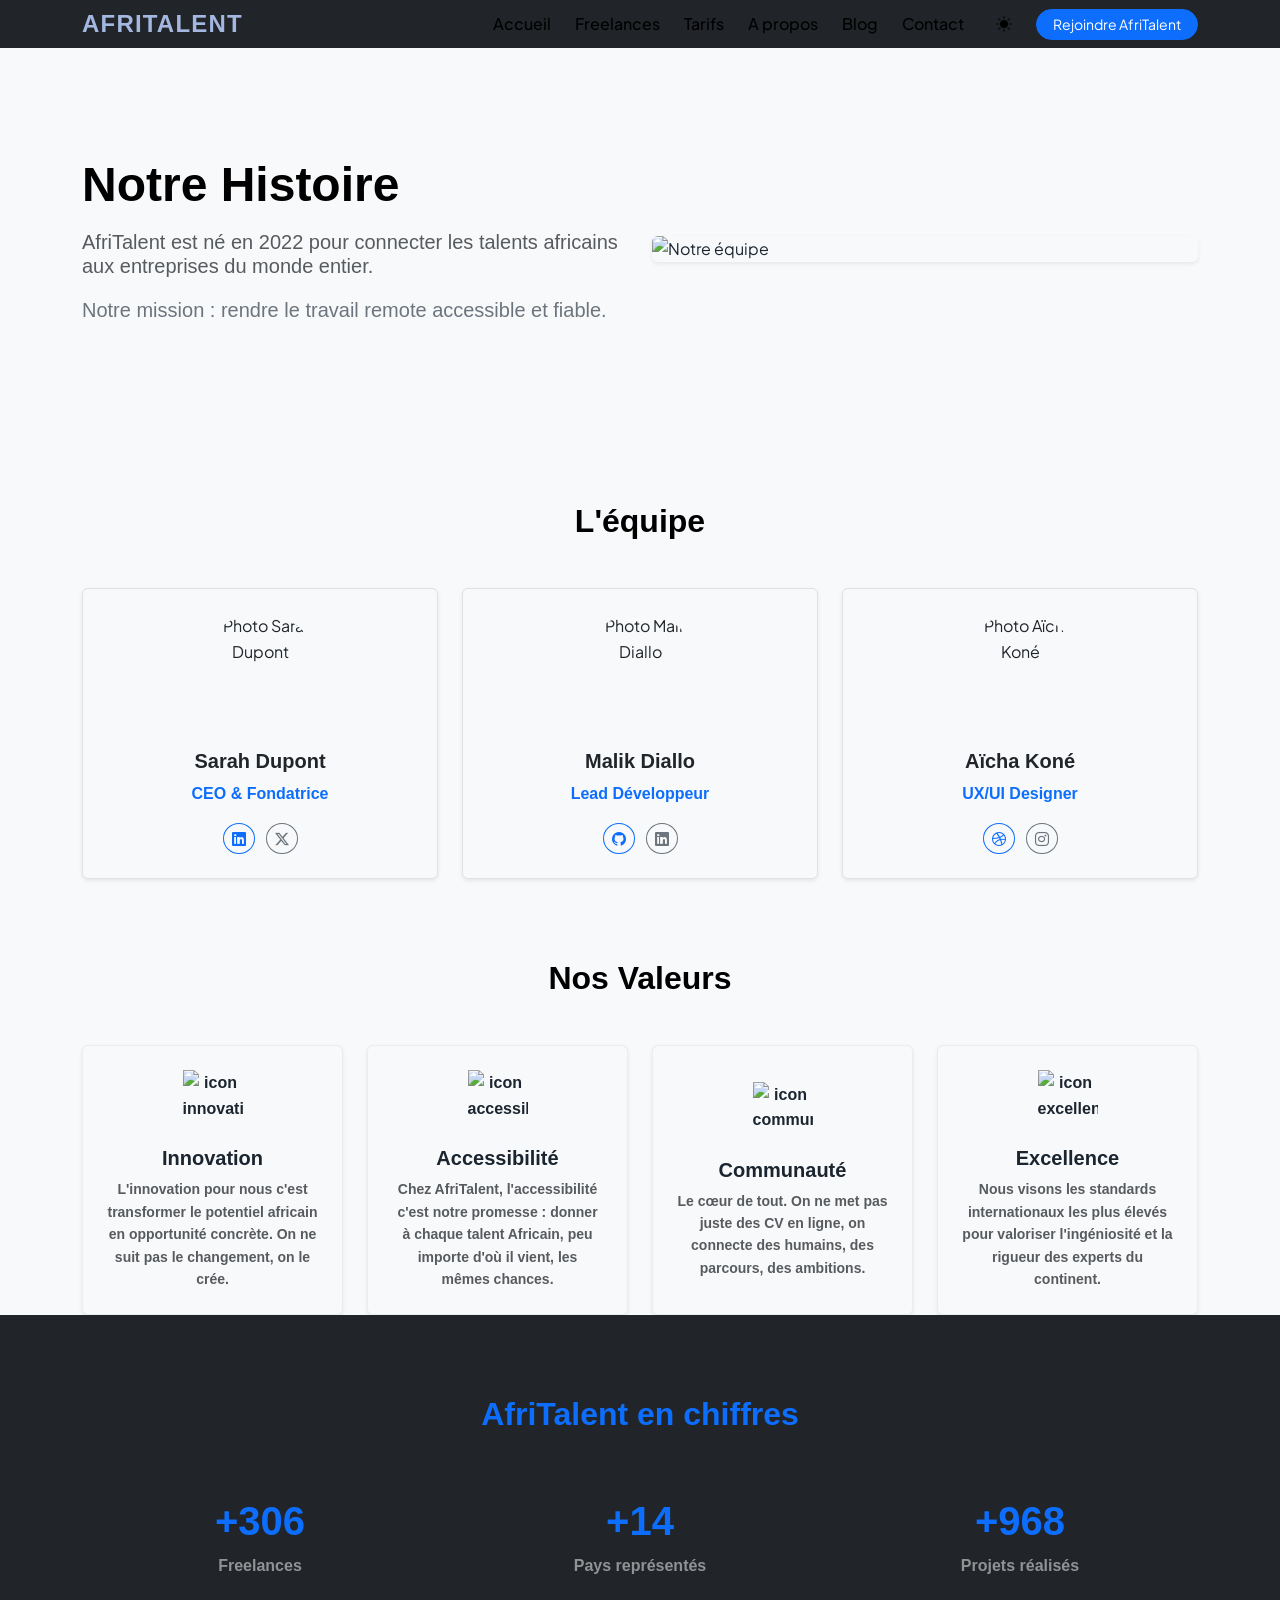
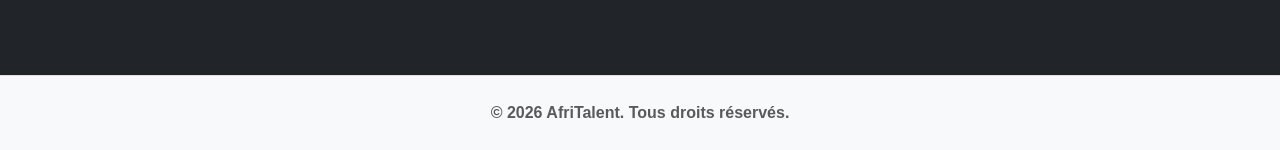
==== commit cf96a382: "JS : filtrage dynamique des freelances et validation du formulaire de contact" ====
--- a/about.html
+++ b/about.html
@@ -110,7 +110,7 @@
         </div>
       </div>
     </section>
-<section class="py-5 bg-light bento-section">
+<section class="py-5git status bg-light bento-section">
   <div class="container">
     <h2 class="text-center fw-bold mb-5">Nos Valeurs</h2>
     <div class="row g-4">
--- a/css/style.css
+++ b/css/style.css
@@ -642,3 +642,23 @@
     transform: translateY(0);
     visibility: visible;
 }
+.freelance-card {
+    transition: opacity 0.3s ease, transform 0.3s ease;
+    will-change: opacity, transform;
+}
+.error-message {
+    display: none;
+    color: #dc3545; /* Rouge Bootstrap danger */
+    font-size: 0.875em;
+    margin-top: 0.25rem;
+}
+
+/* Classe injectée par JS pour afficher l'erreur */
+.is-invalid-custom {
+    border-color: #dc3545 !important;
+    background-image: url("data:image/svg+xml,%3csvg xmlns='http://www.w3.org/2000/svg' viewBox='0 0 12 12' width='12' height='12' fill='none' stroke='%23dc3545'%3e%3ccircle cx='6' cy='6' r='4.5' stroke-width='1'/%3e%3cpath stroke-linejoin='round' d='M5.8 3.6h.4L6 6.5z'/%3e%3ccircle cx='6' cy='8.2' r='.6' fill='%23dc3545'/%3e%3c/svg%3e");
+    background-repeat: no-repeat;
+    background-position: right calc(0.375em + 0.1875rem) center;
+    background-size: calc(0.75em + 0.375rem) calc(0.75em + 0.375rem);
+}
+
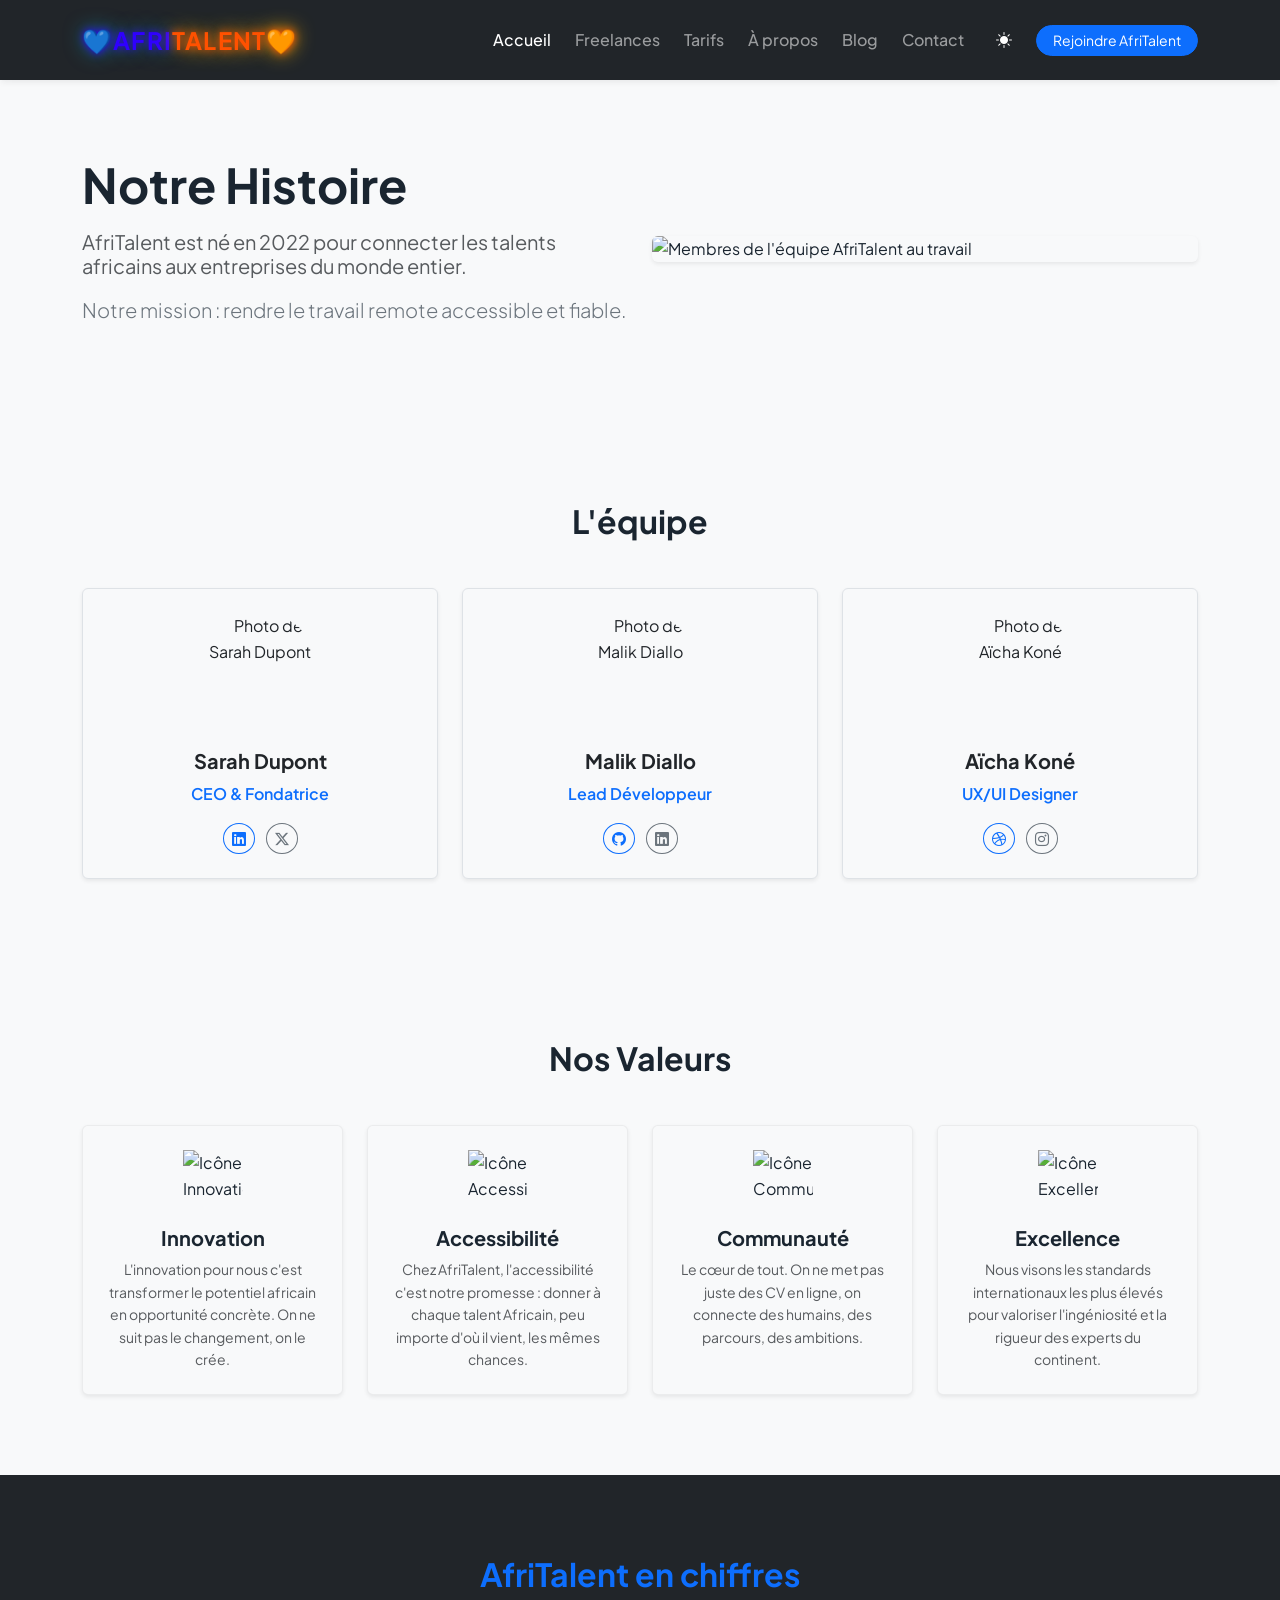
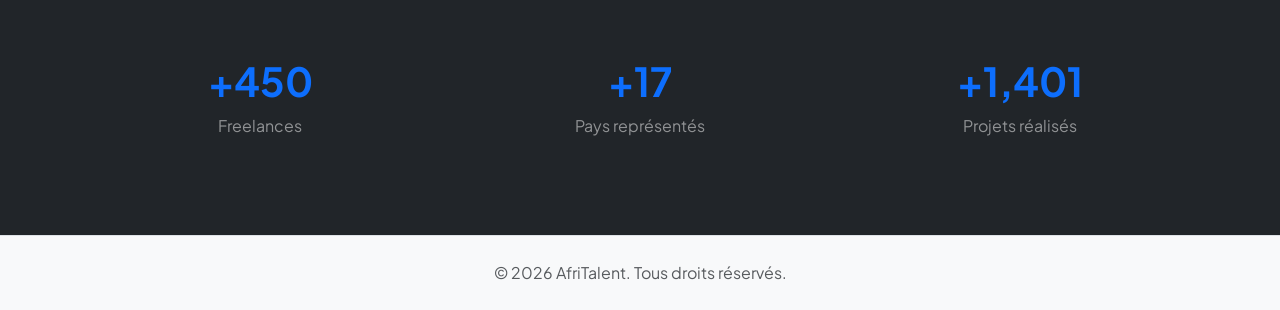
==== commit e876d393: "Finalisation : corrections responsive, optimisation du code et commentaires" ====
--- a/about.html
+++ b/about.html
@@ -1,199 +1,304 @@
-<!DOCTYPE html> 
-<html lang="fr" data-bs-theme="light"> 
-<head> 
-  <meta charset="UTF-8"> 
-  <meta name="viewport" content="width=device-width, initial-scale=1.0"> 
-  <title>AfriTalent — À propos</title> 
-  
-  <link href="https://cdn.jsdelivr.net/npm/bootstrap@5.3.0/dist/css/bootstrap.min.css" rel="stylesheet"> 
-  <link rel="stylesheet" href="https://cdn.jsdelivr.net/npm/bootstrap-icons@1.11.0/font/bootstrap-icons.css">
-  <link rel="preconnect" href="https://fonts.googleapis.com">
-  <link rel="preconnect" href="https://fonts.gstatic.com" crossorigin>
-  <link href="https://fonts.googleapis.com/css2?family=Plus+Jakarta+Sans:wght@400;500;700&display=swap" rel="stylesheet">
-
-  <link rel="stylesheet" href="css/style.css"> 
+<!DOCTYPE html>
+<!-- data-bs-theme="light" : Active le thème clair natif de Bootstrap 5.3 à la racine du document -->
+<html lang="fr" data-bs-theme="light">
+
+<head>
+    <meta charset="UTF-8">
+    <!-- viewport : Assure le responsive design en adaptant la largeur de la page à celle de l'écran (mobile, tablette, PC) -->
+    <meta name="viewport" content="width=device-width, initial-scale=1.0">
+    <title>AfriTalent — À propos</title>
+
+    <!-- ========================================== -->
+    <!-- LIENS CDN (BOOTSTRAP, ICONS & FONTS)       -->
+    <!-- ========================================== -->
+    <!-- Feuille de style principale de Bootstrap 5.3 -->
+    <link href="https://cdn.jsdelivr.net/npm/bootstrap@5.3.0/dist/css/bootstrap.min.css" rel="stylesheet">
+
+    <!-- Bibliothèque d'icônes officielles de Bootstrap -->
+    <link rel="stylesheet" href="https://cdn.jsdelivr.net/npm/bootstrap-icons@1.11.0/font/bootstrap-icons.css">
+
+    <!-- preconnect : Optimise les performances de chargement en anticipant la connexion DNS aux serveurs Google Fonts -->
+    <link rel="preconnect" href="https://fonts.googleapis.com">
+    <link rel="preconnect" href="https://fonts.gstatic.com" crossorigin>
+
+    <!-- Police 'Plus Jakarta Sans' : Chargement des graisses 400 (normal), 500 (moyen) et 700 (gras). 
+         Le signe '&' est remplacé par '&amp;' pour garantir la stricte conformité et validation W3C -->
+    <link href="https://fonts.googleapis.com/css2?family=Plus+Jakarta+Sans:wght@400;500;700&amp;display=swap"
+        rel="stylesheet">
+
+    <!-- Votre feuille de style personnalisée (doit être placée après Bootstrap pour pouvoir surcharger ses classes) -->
+    <link rel="stylesheet" href="css/style.css">
 </head>
-<body> 
-
-  <nav class="navbar navbar-expand-lg fixed-top custom-navbar navbar-dark bg-dark"> 
-    <div class="container"> 
-      <a class="navbar-brand fw-bold text-uppercase tracking-wider" href="index.html">AfriTalent</a> 
-      
-      <button class="navbar-toggler" type="button" 
-        data-bs-toggle="collapse" 
-        data-bs-target="#navMenu" 
-        aria-controls="navMenu" 
-        aria-expanded="false" 
-        aria-label="Toggle navigation"> 
-        <span class="navbar-toggler-icon"></span>
-      </button> 
-
-      <div class="collapse navbar-collapse" id="navMenu"> 
-        <ul class="navbar-nav ms-auto align-items-center gap-2"> 
-          <li class="nav-item"><a class="nav-link" href="index.html">Accueil</a></li> 
-          <li class="nav-item"><a class="nav-link" href="freelances.html">Freelances</a></li> 
-          <li class="nav-item"><a class="nav-link" href="tarifs.html">Tarifs</a></li> 
-          <li class="nav-item"><a class="nav-link active" href="about.html">A propos</a></li>
-          <li class="nav-item"><a class="nav-link" href="Blog.html">Blog</a></li>  
-          <li class="nav-item"><a class="nav-link me-2" href="contact.html">Contact</a></li> 
-          
-          <li class="nav-item me-2">
-            <button id="themeToggle" class="btn btn-link nav-link text-white border-0 p-2" aria-label="Changer de thème">
-              <i id="themeIcon" class="bi bi-sun-fill"></i>
+
+<body>
+
+    <!-- ========================================== -->
+    <!-- BARRE DE NAVIGATION (NAVBAR)               -->
+    <!-- ========================================== -->
+    <!-- fixed-top : Fixe la barre en haut de l'écran lors du défilement
+         navbar-expand-lg : Le menu reste horizontal sur PC/Tablette et se transforme en hamburger sur Mobile -->
+    <nav class="navbar navbar-expand-lg fixed-top custom-navbar navbar-dark bg-dark">
+        <div class="container">
+            <!-- Logo de la marque avec styles typographiques et classes personnalisées pour l'effet Néon -->
+            <a class="navbar-brand fw-bold text-uppercase tracking-wider neon-brand" href="index.html">
+                <span class="text-neon-blue">💙Afri</span><span class="text-neon-pink">Talent🧡</span>
+            </a>
+
+            <!-- Bouton Hamburger visible uniquement sur écrans mobiles (géré par les attributs data-bs-toggle/target) -->
+            <button class="navbar-toggler" type="button" data-bs-toggle="collapse" data-bs-target="#navMenu"
+                aria-controls="navMenu" aria-expanded="false" aria-label="Toggle navigation">
+                <span class="navbar-toggler-icon"></span>
             </button>
-          </li>
-
-          <li class="nav-item mt-2 mt-lg-0">
-            <a href="freelances.html" class="btn btn-primary btn-sm px-3 rounded-pill">Rejoindre AfriTalent</a>
-          </li>
-        </ul> 
-      </div>
-    </div> 
-  </nav> 
-
-  <main style="padding-top: 76px;"> 
-    
-    <section class="py-5 bg-light bento-section">
-      <div class="container">
-        <div class="row align-items-center g-4">
-          <div class="col-12 col-md-6">
-            <h1 class="display-5 fw-bold mb-3">Notre Histoire</h1>
-            <h5 class="text-muted mb-3 fw-normal">AfriTalent est né en 2022 pour connecter les talents africains aux entreprises du monde entier.</h5>
-            <p class="lead text-secondary fs-5">Notre mission : rendre le travail remote accessible et fiable.</p>
-          </div>
-          <div class="col-12 col-md-6">
-            <img src="https://www.kara.fr/wp-content/uploads/2019/02/dev-962x433.jpg" class="img-fluid rounded shadow-sm" alt="Notre équipe">
-          </div>
+
+            <!-- Conteneur des liens de navigation, se replie (collapse) sur mobile -->
+            <div class="collapse navbar-collapse" id="navMenu">
+                <!-- ms-auto : Aligne le menu à droite. gap-2 : Crée un espacement constant entre les éléments -->
+                <ul class="navbar-nav ms-auto align-items-center gap-2">
+                    <li class="nav-item"><a class="nav-link active" href="index.html">Accueil</a></li>
+                    <li class="nav-item"><a class="nav-link" href="freelances.html">Freelances</a></li>
+                    <li class="nav-item"><a class="nav-link" href="tarifs.html">Tarifs</a></li>
+                    <li class="nav-item"><a class="nav-link" href="about.html">À propos</a></li>
+                    <li class="nav-item"><a class="nav-link" href="Blog.html">Blog</a></li>
+                    <li class="nav-item"><a class="nav-link me-2" href="contact.html">Contact</a></li>
+
+                    <!-- Bouton de basculement Dark/Light Mode : Prêt à être ciblé en JS grâce à l'ID 'themeToggle' -->
+                    <li class="nav-item me-2">
+                        <button id="themeToggle" class="btn btn-link nav-link text-white border-0 p-2"
+                            aria-label="Changer de thème">
+                            <i id="themeIcon" class="bi bi-sun-fill"></i>
+                        </button>
+                    </li>
+
+                    <!-- Bouton d'appel à l'action (CTA) principal de la Navbar -->
+                    <li class="nav-item mt-2 mt-lg-0">
+                        <a href="freelances.html" class="btn btn-primary btn-sm px-3 rounded-pill">Rejoindre
+                            AfriTalent</a>
+                    </li>
+                </ul>
+            </div>
         </div>
-      </div>
-    </section>
-
-    <section class="py-5 style-section-white">
-      <div class="container">
-        <h2 class="text-center fw-bold mb-5">L'équipe</h2>
-        <div class="row g-4">
-          <div class="col-12 col-md-6 col-lg-4">
-            <div class="card text-center p-4 border rounded shadow-sm bg-body-tertiary h-100">
-              <img src="https://images.teamtailor-cdn.com/images/s3/teamtailor-production/square_226-v4/image_uploads/9f610715-c89b-4f92-b096-c0cad1f91d69/original.jpeg?outputFormat=webp" class="img-fluid rounded-circle mb-3 team-img mx-auto" alt="Photo Sarah Dupont" style="width: 120px; height: 120px; object-fit: cover;">
-              <h3 class="h5 fw-bold">Sarah Dupont</h3>
-              <p class="poste text-primary fw-semibold">CEO & Fondatrice</p>
-              <div class="reseaux mt-auto">
-                <a href="https://linkedin.com" target="_blank" class="me-2 btn btn-outline-primary btn-sm rounded-circle"><i class="bi bi-linkedin"></i></a>
-                <a href="https://twitter.com" target="_blank" class="btn btn-outline-secondary btn-sm rounded-circle"><i class="bi bi-twitter-x"></i></a>
-              </div>
-            </div>
-          </div>
-          
-          <div class="col-12 col-md-6 col-lg-4">
-            <div class="card text-center p-4 border rounded shadow-sm bg-body-tertiary h-100">
-              <img src="https://media.licdn.com/dms/image/v2/D5603AQFdILrCJwK8OA/profile-displayphoto-shrink_200_200/B56ZWY1BWJHQAY-/0/1742025791802?e=2147483647&v=beta&t=9qIAlt97EaCEr9BBllMHaE6ifqAmNKJ-BjHs9z70KHM" class="img-fluid rounded-circle mb-3 team-img mx-auto" alt="Photo Malik Diallo" style="width: 120px; height: 120px; object-fit: cover;">
-              <h3 class="h5 fw-bold">Malik Diallo</h3>
-              <p class="poste text-primary fw-semibold">Lead Développeur</p>
-              <div class="reseaux mt-auto">
-                <a href="https://github.com" target="_blank" class="me-2 btn btn-outline-primary btn-sm rounded-circle"><i class="bi bi-github"></i></a>
-                <a href="https://linkedin.com" target="_blank" class="btn btn-outline-secondary btn-sm rounded-circle"><i class="bi bi-linkedin"></i></a>
-              </div>
-            </div>
-          </div>
-          
-          <div class="col-12 col-md-6 col-lg-4">
-            <div class="card text-center p-4 border rounded shadow-sm bg-body-tertiary h-100">
-              <img src="https://i.pravatar.cc/200?img=5" class="img-fluid rounded-circle mb-3 team-img mx-auto" alt="Photo Aïcha Koné" style="width: 120px; height: 120px; object-fit: cover;">
-              <h3 class="h5 fw-bold">Aïcha Koné</h3>
-              <p class="poste text-primary fw-semibold">UX/UI Designer</p>
-              <div class="reseaux mt-auto">
-                <a href="https://dribbble.com" target="_blank" class="me-2 btn btn-outline-primary btn-sm rounded-circle"><i class="bi bi-dribbble"></i></a>
-                <a href="https://instagram.com" target="_blank" class="btn btn-outline-secondary btn-sm rounded-circle"><i class="bi bi-instagram"></i></a>
-              </div>
-            </div>
-          </div>
+    </nav>
+
+    <!-- ========================================== -->
+    <!-- CONTENU PRINCIPAL (MAIN)                   -->
+    <!-- ========================================== -->
+    <!-- padding-top: 76px : Indispensable pour compenser la hauteur de la navbar fixe, évitant ainsi que le contenu soit masqué -->
+    <main style="padding-top: 76px;">
+
+        <!-- ------------------------------------------ -->
+        <!-- Section Histoire                           -->
+        <!-- ------------------------------------------ -->
+        <!-- py-5 : Ajoute du padding vertical (top et bottom) pour aérer le design -->
+        <section class="py-5 bg-light bento-section">
+            <div class="container">
+                <!-- align-items-center : Aligne verticalement le texte et l'image. g-4 : Définit l'espace (gutter) entre les colonnes -->
+                <div class="row align-items-center g-4">
+                    <!--col-12 col-md-6 : Occupe 100% de la largeur sur mobile et 50% à partir des tablettes/PC -->
+                    <div class="col-12 col-md-6">
+                        <h1 class="display-5 fw-bold mb-3">Notre Histoire</h1>
+                        <h5 class="text-muted mb-3 fw-normal">AfriTalent est né en 2022 pour connecter les talents
+                            africains aux entreprises du monde entier.</h5>
+                        <p class="lead text-secondary fs-5">Notre mission : rendre le travail remote accessible et
+                            fiable.</p>
+                    </div>
+                    <div class="col-12 col-md-6">
+                        <!-- img-fluid : Rend l'image responsive (s'adapte à sa colonne). shadow-sm : Ajoute une ombre légère discrète -->
+                        <img src="https://www.kara.fr/wp-content/uploads/2019/02/dev-962x433.jpg"
+                            class="img-fluid rounded shadow-sm" alt="Membres de l'équipe AfriTalent au travail">
+                    </div>
+                </div>
+            </div>
+        </section>
+
+        <!-- ------------------------------------------ -->
+        <!-- Section Équipe                             -->
+        <!-- ------------------------------------------ -->
+        <section class="py-5 style-section-white">
+            <div class="container">
+                <h2 class="text-center fw-bold mb-5">L'équipe</h2>
+                <div class="row g-4">
+
+                    <!-- Membre 1 (Sarah) -->
+                    <!-- col-lg-4 : Permet d'afficher 3 cartes par ligne sur les grands écrans (12 colonnes / 4 = 3) -->
+                    <div class="col-12 col-md-6 col-lg-4">
+                        <!-- h-100 : Force toutes les cartes de la ligne à adopter exactement la même hauteur (très important pour l'alignement visuel) -->
+                        <div class="card text-center p-4 border rounded shadow-sm bg-body-tertiary h-100">
+                            <!-- object-fit: cover : Évite de déformer l'image si ses proportions d'origine ne sont pas carrées -->
+                            <img src="https://images.teamtailor-cdn.com/images/s3/teamtailor-production/square_226-v4/image_uploads/9f610715-c89b-4f92-b096-c0cad1f91d69/original.jpeg?outputFormat=webp"
+                                class="img-fluid rounded-circle mb-3 team-img mx-auto" alt="Photo de Sarah Dupont"
+                                style="width: 120px; height: 120px; object-fit: cover;">
+                            <h3 class="h5 fw-bold">Sarah Dupont</h3>
+                            <p class="poste text-primary fw-semibold">CEO & Fondatrice</p>
+                            <!-- mt-auto : Pousse les icônes de réseaux sociaux tout en bas de la carte si les blocs de texte ont des tailles différentes -->
+                            <div class="reseaux mt-auto">
+                                <!-- rel="noopener" : Mesure de sécurité obligatoire lors de l'utilisation de target="_blank" -->
+                                <a href="https://linkedin.com" target="_blank" rel="noopener"
+                                    class="me-2 btn btn-outline-primary btn-sm rounded-circle"
+                                    aria-label="Profil LinkedIn de Sarah Dupont"><i class="bi bi-linkedin"></i></a>
+                                <a href="https://twitter.com" target="_blank" rel="noopener"
+                                    class="btn btn-outline-secondary btn-sm rounded-circle"
+                                    aria-label="Profil X de Sarah Dupont"><i class="bi bi-twitter-x"></i></a>
+                            </div>
+                        </div>
+                    </div>
+
+                    <!-- Membre 2 (Malik) -->
+                    <div class="col-12 col-md-6 col-lg-4">
+                        <div class="card text-center p-4 border rounded shadow-sm bg-body-tertiary h-100">
+                            <img src="https://media.licdn.com/dms/image/v2/D5603AQFdILrCJwK8OA/profile-displayphoto-shrink_200_200/B56ZWY1BWJHQAY-/0/1742025791802?e=2147483647&amp;v=beta&amp;t=9qIAlt97EaCEr9BBllMHaE6ifqAmNKJ-BjHs9z70KHM"
+                                class="img-fluid rounded-circle mb-3 team-img mx-auto" alt="Photo de Malik Diallo"
+                                style="width: 120px; height: 120px; object-fit: cover;">
+                            <h3 class="h5 fw-bold">Malik Diallo</h3>
+                            <p class="poste text-primary fw-semibold">Lead Développeur</p>
+                            <div class="reseaux mt-auto">
+                                <a href="https://github.com" target="_blank" rel="noopener"
+                                    class="me-2 btn btn-outline-primary btn-sm rounded-circle"
+                                    aria-label="Profil GitHub de Malik Diallo"><i class="bi bi-github"></i></a>
+                                <a href="https://linkedin.com" target="_blank" rel="noopener"
+                                    class="btn btn-outline-secondary btn-sm rounded-circle"
+                                    aria-label="Profil LinkedIn de Malik Diallo"><i class="bi bi-linkedin"></i></a>
+                            </div>
+                        </div>
+                    </div>
+
+                    <!-- Membre 3 (Aïcha) -->
+                    <div class="col-12 col-md-6 col-lg-4">
+                        <div class="card text-center p-4 border rounded shadow-sm bg-body-tertiary h-100">
+                            <img src="https://i.pravatar.cc/200?img=5"
+                                class="img-fluid rounded-circle mb-3 team-img mx-auto" alt="Photo de Aïcha Koné"
+                                style="width: 120px; height: 120px; object-fit: cover;">
+                            <h3 class="h5 fw-bold">Aïcha Koné</h3>
+                            <p class="poste text-primary fw-semibold">UX/UI Designer</p>
+                            <div class="reseaux mt-auto">
+                                <a href="https://dribbble.com" target="_blank" rel="noopener"
+                                    class="me-2 btn btn-outline-primary btn-sm rounded-circle"
+                                    aria-label="Profil Dribbble de Aïcha Koné"><i class="bi bi-dribbble"></i></a>
+                                <a href="https://instagram.com" target="_blank" rel="noopener"
+                                    class="btn btn-outline-secondary btn-sm rounded-circle"
+                                    aria-label="Profil Instagram de Aïcha Koné"><i class="bi bi-instagram"></i></a>
+                            </div>
+                        </div>
+                    </div>
+                </div>
+            </div>
+        </section>
+
+        <!-- ------------------------------------------ -->
+        <!-- Section Valeurs (Structure Bento Box)      -->
+        <!-- ------------------------------------------ -->
+        <section class="py-5 bg-light bento-section">
+            <div class="container">
+                <h2 class="text-center fw-bold mb-5">Nos Valeurs</h2>
+                <div class="row g-4">
+
+                    <!-- Valeur 1 : Innovation -->
+                    <!-- col-lg-3 : Affiche 4 éléments par ligne sur grand écran (12 colonnes / 3 = 4) -->
+                    <div class="col-12 col-md-6 col-lg-3">
+                        <!-- d-flex flex-column align-items-center : Aligne et centre parfaitement l'icône, le titre et le paragraphe verticalement -->
+                        <div
+                            class="p-4 bg-body-tertiary rounded shadow-sm h-100 text-center bento-card d-flex flex-column align-items-center">
+                            <img src="https://img.icons8.com/?size=100&amp;id=46620&amp;format=png&amp;color=000000"
+                                class="mb-3 bento-icon" width="60" alt="Icône Innovation">
+                            <h3 class="h5 fw-bold text-capitalize">Innovation</h3>
+                            <p class="small text-muted mb-0">L'innovation pour nous c'est transformer le potentiel
+                                africain en opportunité concrète. On ne suit pas le changement, on le crée.</p>
+                        </div>
+                    </div>
+
+                    <!-- Valeur 2 : Accessibilité -->
+                    <div class="col-12 col-md-6 col-lg-3">
+                        <div
+                            class="p-4 bg-body-tertiary rounded shadow-sm h-100 text-center bento-card d-flex flex-column align-items-center">
+                            <img src="https://img.icons8.com/?size=100&amp;id=3B5MFjiD3reA&amp;format=png&amp;color=000000"
+                                class="mb-3 bento-icon" width="60" alt="Icône Accessibilité">
+                            <h3 class="h5 fw-bold text-capitalize">Accessibilité</h3>
+                            <p class="small text-muted mb-0">Chez AfriTalent, l'accessibilité c'est notre promesse :
+                                donner à chaque talent Africain, peu importe d'où il vient, les mêmes chances.</p>
+                        </div>
+                    </div>
+
+                    <!-- Valeur 3 : Communauté -->
+                    <div class="col-12 col-md-6 col-lg-3">
+                        <div
+                            class="p-4 bg-body-tertiary rounded shadow-sm h-100 text-center bento-card d-flex flex-column align-items-center">
+                            <img src="https://img.icons8.com/?size=100&amp;id=aUiThmwNs5sO&amp;format=png&amp;color=000000"
+                                class="mb-3 bento-icon" width="60" alt="Icône Communauté">
+                            <h3 class="h5 fw-bold text-capitalize">Communauté</h3>
+                            <p class="small text-muted mb-0">Le cœur de tout. On ne met pas juste des CV en ligne, on
+                                connecte des humains, des parcours, des ambitions.</p>
+                        </div>
+                    </div>
+
+                    <!-- Valeur 4 : Excellence -->
+                    <div class="col-12 col-md-6 col-lg-3">
+                        <div
+                            class="p-4 bg-body-tertiary rounded shadow-sm h-100 text-center bento-card d-flex flex-column align-items-center">
+                            <img src="https://img.icons8.com/?size=100&amp;id=112791&amp;format=png&amp;color=000000"
+                                class="mb-3 bento-icon" width="60" alt="Icône Excellence">
+                            <h3 class="h5 fw-bold text-capitalize">Excellence</h3>
+                            <p class="small text-muted mb-0">Nous visons les standards internationaux les plus élevés
+                                pour valoriser l'ingéniosité et la rigueur des experts du continent.</p>
+                        </div>
+                    </div>
+
+                </div>
+            </div>
+        </section>
+
+        <!-- ------------------------------------------ -->
+        <!-- Section Statistiques                       -->
+        <!-- ------------------------------------------ -->
+        <section id="statistiques" class="py-5 bg-dark text-white stats-section">
+            <div class="container text-center">
+                <h2 class="fw-bold mb-5 text-primary">AfriTalent en chiffres</h2>
+                <div class="row g-4">
+                    <!-- data-target : Attribut personnalisé très judicieux. Il permet au script main.js de lire l'objectif de la valeur 
+                         et de déclencher une animation de compteur dynamique (ex: défilement de 0 à 1200) dès que la section apparaît à l'écran -->
+                    <div class="col-12 col-md-4">
+                        <div class="p-3">
+                            <h3 class="counter display-6 fw-bold text-primary" data-target="1200">+1200</h3>
+                            <p class="mb-0 text-white-50">Freelances</p>
+                        </div>
+                    </div>
+                    <div class="col-12 col-md-4">
+                        <div class="p-3">
+                            <h3 class="counter display-6 fw-bold text-primary" data-target="45">+45</h3>
+                            <p class="mb-0 text-white-50">Pays représentés</p>
+                        </div>
+                    </div>
+                    <div class="col-12 col-md-4">
+                        <div class="p-3">
+                            <h3 class="counter display-6 fw-bold text-primary" data-target="3800">+3800</h3>
+                            <p class="mb-0 text-white-50">Projets réalisés</p>
+                        </div>
+                    </div>
+                </div>
+            </div>
+        </section>
+    </main>
+
+    <!-- ========================================== -->
+    <!-- PIED DE PAGE (FOOTER)                      -->
+    <!-- ========================================== -->
+    <footer class="text-center py-4 border-top style-footer">
+        <div class="container">
+            <p class="text-muted mb-0">&copy; 2026 AfriTalent. Tous droits réservés.</p>
         </div>
-      </div>
-    </section>
-<section class="py-5git status bg-light bento-section">
-  <div class="container">
-    <h2 class="text-center fw-bold mb-5">Nos Valeurs</h2>
-    <div class="row g-4">
-      
-      <!-- Valeur 1 : Innovation -->
-      <div class="col-12 col-md-6 col-lg-3">
-        <!-- Ajout de d-flex flex-column align-items-center pour forcer l'empilement vertical parfait -->
-        <div class="p-4 bg-body-tertiary rounded shadow-sm h-100 text-center bento-card d-flex flex-column align-items-center">
-          <img src="https://img.icons8.com/?size=100&id=46620&format=png&color=000000" class="mb-3 bento-icon" width="60" alt="icon innovation">
-          <h3 class="h5 fw-bold text-capitalize">Innovation</h3>
-          <p class="small text-muted mb-0">L'innovation pour nous c'est transformer le potentiel africain en opportunité concrète. On ne suit pas le changement, on le crée.</p>
-        </div>
-      </div>
-
-      <!-- Valeur 2 : Accessibilité -->
-      <div class="col-12 col-md-6 col-lg-3">
-        <div class="p-4 bg-body-tertiary rounded shadow-sm h-100 text-center bento-card d-flex flex-column align-items-center">
-          <img src="https://img.icons8.com/?size=100&id=3B5MFjiD3reA&format=png&color=000000" class="mb-3 bento-icon" width="60" alt="icon accessibilité">
-          <h3 class="h5 fw-bold text-capitalize">Accessibilité</h3>
-          <p class="small text-muted mb-0">Chez AfriTalent, l'accessibilité c'est notre promesse : donner à chaque talent Africain, peu importe d'où il vient, les mêmes chances.</p>
-        </div>
-      </div>
-
-      <!-- Valeur 3 : Communauté -->
-      <div class="col-12 col-md-6 col-lg-3">
-        <div class="p-4 bg-body-tertiary rounded shadow-sm h-100 text-center bento-card d-flex flex-column align-items-center">
-          <img src="https://img.icons8.com/?size=100&id=aUiThmwNs5sO&format=png&color=000000" class="mb-3 bento-icon" width="60" alt="icon communauté">
-          <h3 class="h5 fw-bold text-capitalize">Communauté</h3>
-          <p class="small text-muted mb-0">Le cœur de tout. On ne met pas juste des CV en ligne, on connecte des humains, des parcours, des ambitions.</p>
-        </div>
-      </div>
-
-      <!-- Valeur 4 : Excellence -->
-      <div class="col-12 col-md-6 col-lg-3">
-        <div class="p-4 bg-body-tertiary rounded shadow-sm h-100 text-center bento-card d-flex flex-column align-items-center">
-          <img src="https://img.icons8.com/?size=100&id=112791&format=png&color=000000" class="mb-3 bento-icon" width="60" alt="icon excellence">
-          <h3 class="h5 fw-bold text-capitalize">Excellence</h3>
-          <p class="small text-muted mb-0">Nous visons les standards internationaux les plus élevés pour valoriser l'ingéniosité et la rigueur des experts du continent.</p>
-        </div>
-      </div>
-
-    </div>
-  </div>
-</section>
-
-    <section id="statistiques" class="py-5 bg-dark text-white stats-section"> 
-      <div class="container text-center"> 
-        <h2 class="fw-bold mb-5 text-primary">AfriTalent en chiffres</h2> 
-        <div class="row g-4"> 
-          <div class="col-12 col-md-4">
-            <div class="p-3">
-              <h3 class="counter display-6 fw-bold text-primary" data-target="1200">+1200</h3>
-              <p class="mb-0 text-white-50">Freelances</p>
-            </div>
-          </div> 
-          <div class="col-12 col-md-4">
-            <div class="p-3">
-              <h3 class="counter display-6 fw-bold text-primary" data-target="45">+45</h3>
-              <p class="mb-0 text-white-50">Pays représentés</p>
-            </div>
-          </div> 
-          <div class="col-12 col-md-4">
-            <div class="p-3">
-              <h3 class="counter display-6 fw-bold text-primary" data-target="3800">+3800</h3>
-              <p class="mb-0 text-white-50">Projets réalisés</p>
-            </div>
-          </div> 
-        </div> 
-      </div> 
-    </section>
-  </main>
-
-  <footer class="text-center py-4 border-top style-footer"> 
-    <div class="container"> 
-      <p class="text-muted mb-0">&copy; 2026 AfriTalent. Tous droits réservés.</p> 
-    </div> 
-  </footer>
-
-  <button id="backToTop" class="btn btn-primary rounded-circle shadow" aria-label="Retour en haut">
-    <i class="bi bi-arrow-up"></i>
-  </button>
-
-  <script src="https://cdn.jsdelivr.net/npm/bootstrap@5.3.0/dist/js/bootstrap.bundle.min.js"></script> 
-  <script src="js/main.js"></script> 
-</body> 
+    </footer>
+
+    <!-- Bouton de retour en haut (Back to Top) 
+         Destiné à être configuré en CSS en 'position: fixed' et géré par JavaScript pour apparaître lors du défilement -->
+    <button id="backToTop" class="btn btn-primary rounded-circle shadow" aria-label="Retour en haut">
+        <i class="bi bi-arrow-up"></i>
+    </button>
+
+    <!-- ========================================== -->
+    <!-- SCRIPTS JAVASCRIPT                         -->
+    <!-- ========================================== -->
+    <!-- Script Bundle de Bootstrap (comprend Popper.js indispensable pour la gestion des dropdowns et du menu collapse) -->
+    <script src="https://cdn.jsdelivr.net/npm/bootstrap@5.3.0/dist/js/bootstrap.bundle.min.js"></script>
+    <!-- Votre logique JavaScript personnalisée (compteurs de stats, écouteur pour le bouton de thème, bouton de retour en haut) -->
+    <script src="js/main.js"></script>
+</body>
+
 </html>
--- a/css/style.css
+++ b/css/style.css
@@ -1,176 +1,152 @@
-
-/* ========== VARIABLES CSS - COULEURS AFRIQUE TECH ========== */
+/* ==========================================================================
+   1. VARIABLES GLOBALES (Design System)
+   ========================================================================== */
 :root {
-  --color-primary: #a4b7e0;    /* Bleu AfriTalent */
-  --color-accent: #f59e0b;     /* Orange/Ambre */
-  --color-dark: #000000;       /* Texte principal */
-  
-  --font-heading: 'Poppins', sans-serif;  /* Titres expressifs */
-  --font-body: 'Inter', sans-serif;       /* Texte lisible */
-  
-  
-  --spacing-section: 4rem;
-  
-}
-
-/* ========== RESET + BASE ========== */
+    /* Palette de couleurs AfriTalent */
+    --color-primary: #2563eb;
+    /* Bleu Royal principal */
+    --color-primary-light: #3b82f6;
+    /* Bleu clair pour dégradés */
+    --color-accent: #f59e0b;
+    /* Orange/Ambre pour les éléments clés */
+    --color-dark: #1a2530;
+    /* Texte principal / Anthracite foncé */
+    --color-light: #f8f9fa;
+    /* Fond clair par défaut */
+    --color-white: #ffffff;
+    /* Blanc pur */
+
+    /* Typographies professionnelles */
+    --font-heading: 'Plus Jakarta Sans', sans-serif;
+    --font-body: 'Plus Jakarta Sans', sans-serif;
+
+    /* Espacements, Micro-habillages et Ombres uniformes */
+    --spacing-section: 4rem;
+    --spacing-md: 1rem;
+    --spacing-sm: 0.5rem;
+    --radius: 16px;
+    --shadow: 0 4px 6px -1px rgba(0, 0, 0, 0.05), 0 2px 4px -1px rgba(0, 0, 0, 0.02);
+}
+
+/* ==========================================================================
+   2. RESET & BASE CONFIGURATION
+   ========================================================================== */
 * {
-  margin: 0;
-  padding: 0;
-  box-sizing: border-box;
+    margin: 0;
+    padding: 0;
+    box-sizing: border-box;
+    /* Sécurise le calcul des largeurs avec paddings */
 }
 
 body {
-  font-family: var(--font-body);
-  color: var(--color-dark);
-  background-color: var(--color-light);
-  line-height: 1.6;
-}
-
-h1, h2, h3, h4, h5, h6 , p{
-  font-family: var(--font-heading);
-  font-weight: 700;
-  color: var(--color-dark);
-}
-
+    font-family: var(--font-body);
+    color: var(--color-dark);
+    background-color: var(--color-light);
+    line-height: 1.6;
+    overflow-x: hidden;
+    /* Empêche le scroll horizontal parasite sur mobile */
+}
+
+/* Style de base du logo */
+.neon-brand {
+    font-size: 1.5rem;
+    letter-spacing: 2px;
+    text-shadow: 0 0 5px rgba(255, 255, 255, 0.2);
+}
+
+/* Néon Bleu Clair pour "Afri" */
+.text-neon-blue {
+    color: #2f00ff;
+    text-shadow: 0 0 8px #2f00ff, 0 0 20px rgba(0, 210, 255, 0.5);
+}
+
+/* Néon Rose pour "Talent" */
+.text-neon-pink {
+    color: #ff5100;
+    text-shadow: 0 0 8px #ff5100, 0 0 20px rgb(255, 187, 0);
+}
+
+/* Optionnel : Effet au survol */
+.neon-brand:hover .text-neon-blue {
+    text-shadow: 0 0 12px #b98da7, 0 0 25px #b98da7;
+    transition: all 0.3s ease;
+}
+
+.neon-brand:hover .text-neon-pink {
+    text-shadow: 0 0 12px #e378ec, 0 0 25px #e378ec;
+    transition: all 0.3s ease;
+}
+
+/* Titres sémantiques forcés */
+h1,
+h2,
+h3,
+h4,
+h5,
+h6 {
+    font-family: var(--font-heading);
+    color: var(--color-dark);
+}
+
+/* Sécurisation du comportement fluide des images */
 img {
-  max-width: 100%;
-  display: block;
-  width: auto;
-  height:auto;
-}
-
-/* ========== NAVBAR STYLISÉE ========== */
+    max-width: 100%;
+    display: block;
+    height: auto;
+}
+
+/* Classes utilitaires de graisse et d'espacement de lettres */
+.fw-black {
+    font-weight: 800;
+}
+
+.tracking-tight {
+    letter-spacing: -0.025em;
+}
+
+.tracking-wider {
+    letter-spacing: 0.05em;
+}
+
+/* ==========================================================================
+   3. NAVIGATION (NAVBAR)
+   ========================================================================== */
 .navbar {
-  background-color: rgb(0, 0, 0);
-  box-shadow: var(--shadow);
-  padding: var(--spacing-md) 0;
-  transition: all 0.3s ease; /* Pour le JS du scroll après */
+    box-shadow: var(--shadow);
+    padding: var(--spacing-md) 0;
+    transition: all 0.3s ease-in-out;
+    /* Fluidité lors du scroll détecté par le JS */
 }
 
 .navbar-brand {
-  font-family: var(--font-heading);
-  font-weight: 800;
-  font-size: 1.5rem;
-  color: var(--color-primary) !important;
+    font-family: var(--font-heading);
+    font-weight: 800;
+    font-size: 1.5rem;
 }
 
 .nav-link {
-  font-weight: 500;
-  color: var(--color-dark) !important;
-  margin: 0 var(--spacing-sm);
-  transition: color 0.3s;
-}
-
-.nav-link:hover {
-  color: var(--color-primary) !important;
-}
-* CSS à ajouter dans style.css */
-.hero {
-  padding: var(--spacing-section) 0;
-  background: linear-gradient(135deg, var(--color-light) 0%, #fff 100%);
-}
-
-.hero-title {
-  font-family: var(--font-heading);
-  font-size: clamp(2.5rem, 5vw, 4rem); /* Typo expressive responsive */
-  font-weight: 800;
-  line-height: 1.1;
-  margin-bottom: 1rem;
-}
-
-.hero-title span {
-  color: var(--color-accent); /* Le mot en orange */
-}
-
-.hero-text {
-  font-size: 1.125rem;
-  color: #64748b;
-  margin-bottom: 2rem;
-}
-
-.hero-img {
-  border-radius: var(--radius);
-  box-shadow: var(--shadow);
-}
-.bento-grid {
-  display: grid;
-  grid-template-columns: repeat(3, 1fr);
-  grid-auto-rows: 200px;
-  gap: 1rem;
-}
-
-.bento-card {
-  background: white;
-  border-radius: var(--radius);
-  padding: 2rem;
-  box-shadow: var(--shadow);
-  font-family: var(--font-heading);
-  font-weight: 700;
-  display: flex;
-  align-items: center;
-  justify-content: center;
-  transition: all 0.3s ease;
-}
-
-/* La carte "big" prend 2 colonnes */
-.bento-card.big {
-  grid-column: span 2;
-  background: var(--color-primary);
-  color: white;
-}
-
-/* Effet hover demandé */
-.bento-card:hover {
-  transform: translateY(-8px);
-  box-shadow: 0 12px 20px rgba(0, 0, 0, 0.15);
-}
-
-/* Responsive */
-@media (max-width: 768px) {
-  .bento-grid {
-    grid-template-columns: 1fr;
-  }
-  .bento-card.big {
-    grid-column: span 1;
-  }
-}
-category-card {
-  background: white;
-  border-radius: var(--radius);
-  padding: 3rem 2rem;
-  text-align: center;
-  box-shadow: var(--shadow);
-  transition: all 0.3s ease; /* Effet hover */
-}
-
-.category-card:hover {
-  transform: scale(1.05); /* Transformation */
-  box-shadow: 0 15px 30px rgba(37, 99, 235, 0.2); /* Ombre colorée */
-  border: 2px solid var(--color-primary);
-}
-.img temoignage{
-    font-weight: 100;
-    height: 100;
-  }
-
-  /* Base et Utilitaires Typographiques */
-@import url('https://fonts.googleapis.com/css2?family=Plus+Jakarta+Sans:wght@400;500;700;800&display=swap');
-
-body {
-    font-family: 'Plus Jakarta Sans', sans-serif;
-    color: #1e293b;
-}
-
-.fw-black { font-weight: 800; }
-.tracking-tight { letter-spacing: -0.025em; }
-.tracking-wider { letter-spacing: 0.05em; }
-
-/* --- 1. CONFIGURATION HERO ASYMÉTRIQUE --- */
+    font-weight: 500;
+    transition: color 0.2s ease;
+}
+
+/* Effets de transition de la Navbar au Scroll via JS */
+.custom-navbar.navbar-scrolled {
+    padding: 0.5rem 0;
+    background-color: var(--bs-body-bg) !important;
+    /* S'adapte nativement au thème Bootstrap */
+    box-shadow: 0 4px 15px rgba(0, 0, 0, 0.08);
+}
+
+/* ==========================================================================
+   4. PAGE D'ACCUEIL (INDEX.HTML)
+   ========================================================================== */
+
+/* --- Section Hero Asymétrique --- */
 .text-gradient {
-    background: linear-gradient(135deg, #2563eb, #3b82f6);
+    background: linear-gradient(135deg, var(--color-primary), var(--color-primary-light));
     -webkit-background-clip: text;
     -webkit-text-fill-color: transparent;
+    /* Permet d'appliquer le dégradé sur le texte */
 }
 
 .hero-img-wrapper {
@@ -178,6 +154,7 @@
     padding-left: 20px;
 }
 
+/* Effet d'arrière-plan géométrique pivoté derrière la photo Hero */
 .hero-img-wrapper::before {
     content: '';
     position: absolute;
@@ -185,9 +162,9 @@
     left: 0;
     width: 100%;
     height: 100%;
-    background: #2563eb;
+    background: var(--color-primary);
     z-index: 0;
-    border-radius: var(--bs-border-radius-xl)!important;
+    border-radius: var(--bs-border-radius-xl);
     transform: rotate(-3deg);
     opacity: 0.1;
 }
@@ -195,28 +172,29 @@
 .hero-img {
     position: relative;
     z-index: 1;
-    box-shadow: 0 20px 40px rgba(0,0,0,0.1);
-    transform: scale(1.02);
+    box-shadow: 0 20px 40px rgba(0, 0, 0, 0.1);
     transition: transform 0.4s ease;
 }
 
 .hero-img:hover {
     transform: scale(1.05) rotate(1deg);
-}
-
-/* --- 2. SECTION BENTO GRID (CSS GRID) --- */
+    /* Effet d'interaction dynamique discret */
+}
+
+/* --- Structure Bento Grid (CSS Grid) --- */
 .bento-grid {
     display: grid;
-    grid-template-columns: repeat(3, 13fr);
+    grid-template-columns: repeat(3, 1fr);
+    /* 3 colonnes égales sur Desktop */
     gap: 1.5rem;
     margin-top: 2rem;
 }
 
 .bento-card {
-    background: #ffffff;
-    border-radius: 16px;
-    border: 1px solid rgba(0,0,0,0.05);
-    box-shadow: 0 4px 6px -1px rgba(0,0,0,0.02), 0 2px 4px -1px rgba(0,0,0,0.01);
+    background: var(--color-white);
+    border-radius: var(--radius);
+    border: 1px solid rgba(0, 0, 0, 0.05);
+    box-shadow: var(--shadow);
     overflow: hidden;
     transition: all 0.3s cubic-bezier(0.4, 0, 0.2, 1);
 }
@@ -229,6 +207,7 @@
     position: relative;
 }
 
+/* Chiffre indicateur de l'étape en arrière-plan */
 .bento-step {
     position: absolute;
     top: 1.5rem;
@@ -244,56 +223,48 @@
     object-fit: contain;
 }
 
-/* Positionnement asymétrique Bento */
+/* Modificateurs d'asymétrie de grille */
 .card-large {
     grid-column: span 2;
 }
+
 .card-tall {
     grid-row: span 2;
 }
+
 .card-wide {
     grid-column: span 2;
 }
 
-/* Effet Hover sur la Bento Grid */
+/* Animation au survol des cartes Bento */
 .bento-card:hover {
     transform: translateY(-5px);
-    box-shadow: 0 20px 25px -5px rgba(0, 0, 0, 0.05), 0 10px 10px -5px rgba(0, 0, 0, 0.02);
+    box-shadow: 0 20px 25px -5px rgba(0, 0, 0, 0.05);
     border-color: rgba(37, 99, 235, 0.2);
 }
 
-/* Responsive Bento Grid */
-@media (max-width: 992px) {
-    .bento-grid {
-        grid-template-columns: 1fr;
-    }
-    .card-large, .card-tall, .card-wide {
-        grid-column: span 1;
-        grid-row: span 1;
-    }
-}
-
-/* --- 3. EFFETS HOVER - CATÉGORIES --- */
+/* --- Section Catégories / Services --- */
 .service-card {
-    box-shadow: 0 4px 6px -1px rgba(0, 0, 0, 0.05);
+    box-shadow: var(--shadow);
     transition: all 0.3s cubic-bezier(0.4, 0, 0.2, 1);
     cursor: pointer;
-    background: #ffffff;
+    background: var(--color-white);
     border: 1px solid #f1f5f9 !important;
 }
 
 .service-card:hover {
     transform: translateY(-8px) scale(1.03);
-    box-shadow: 0 20px 25px -5px rgba(37, 99, 235, 0.1), 0 10px 10px -5px rgba(37, 99, 235, 0.04);
-    border-color: #2563eb !important;
-}
-
+    box-shadow: 0 20px 25px -5px rgba(37, 99, 235, 0.1);
+    border-color: var(--color-primary) !important;
+}
+
+/* Mise en avant de la catégorie sélectionnée par défaut */
 .service-active {
-    border-top: 4px solid #2563eb !important;
+    border-top: 4px solid var(--color-primary) !important;
     box-shadow: 0 10px 15px -3px rgba(0, 0, 0, 0.05);
 }
 
-/* --- 4. CAROUSEL TÉMOIGNAGES OPTIMISÉ --- */
+/* --- Section Carrousel de Témoignages --- */
 .testimonial-avatar-wrapper {
     width: 100px;
     height: 100px;
@@ -306,354 +277,107 @@
     height: 100%;
     object-fit: cover;
     border-radius: 50%;
-    border: 3px solid #2563eb;
+    border: 3px solid var(--color-primary);
 }
 
 #testimonialCarousel .carousel-indicators [data-bs-target] {
     width: 12px;
     height: 12px;
     border-radius: 50%;
-    background-color: #2563eb;
+    background-color: var(--color-primary);
 }
 
 #testimonialCarousel .carousel-control-prev-icon,
 #testimonialCarousel .carousel-control-next-icon {
-    filter: invert(1) grayscale(100); /* Améliore la visibilité des flèches */
-}
-/* --- Base Style --- */
-body {
-    font-family: 'Plus Jakarta Sans', sans-serif;
-    color: #1a2530;
-}
-
-/* Forcer les photos de l'équipe à être parfaitement rondes et égales */
+    filter: invert(1) grayscale(100);
+    /* Améliore le contraste des flèches en mode sombre/clair */
+}
+
+/* ==========================================================================
+   5. PAGE CATALOGUE & PROFILS (FREELANCES.HTML)
+   ========================================================================== */
+.profile-card {
+    transition: transform 0.2s ease-in-out, box-shadow 0.2s ease-in-out;
+}
+
+.profile-card:hover {
+    transform: translateY(-4px);
+    box-shadow: 0 10px 20px rgba(0, 0, 0, 0.08) !important;
+}
+
+/* Crop intelligent des images de profils (pas de déformation) */
+.card-img-wrapper {
+    width: 100%;
+    height: 200px;
+    overflow: hidden;
+    background-color: var(--color-white);
+}
+
+.card-img-wrapper img {
+    width: 100%;
+    height: 100%;
+    object-fit: cover;
+}
+
+.filter-select {
+    width: 250px;
+}
+
+/* ==========================================================================
+   6. PAGE À PROPOS & FORMULAIRES (ABOUT.HTML / CONTACT.HTML / TARIFS.HTML)
+   ========================================================================== */
 .team-img {
     width: 120px;
     height: 120px;
     object-fit: cover;
 }
 
-/* --- Media Queries Personnalisées (Exigées) --- */
-
-/* Mobile (375px et moins / ajustements fins) */
-@media (max-width: 575.98px) {
-    h1 {
-        font-size: 1.8rem !important;
-    }
-    .navbar-brand {
-        font-size: 1.2rem;
-    }
-    .carte {
-        margin-bottom: 0.5rem;
-    }
-}
-
-/* Tablette (768px à 991px) */
-@media (min-width: 768px) and (max-width: 991.98px) {
-    .py-5 {
-        padding-top: 3rem !important;
-        padding-bottom: 3rem !important;
-    }
-    .team-img {
-        width: 100px;
-        height: 100px;
-    }
-}
-
-/* Large Desktop (1200px+) */
-@media (min-width: 1200px) {
-    .container {
-        max-width: 1140px; /* Aligné sur les standards desktop Bootstrap */
-    }
-    .py-5 {
-        padding-top: 5rem !important;
-        padding-bottom: 5rem !important;
-    }
-}
-/* --- Base Style --- */
-body {
-    font-family: 'Plus Jakarta Sans', sans-serif;
-    color: #1a2530;
-}
-
-/* Forcer les photos de l'équipe à être parfaitement rondes et égales */
-.team-img {
-    width: 120px;
-    height: 120px;
-    object-fit: cover;
-}
-
-/* --- Media Queries Personnalisées (Exigées) --- */
-
-/* Mobile (375px et moins / ajustements fins) */
-@media (max-width: 575.98px) {
-    h1 {
-        font-size: 1.8rem !important;
-    }
-    .navbar-brand {
-        font-size: 1.2rem;
-    }
-    .carte {
-        margin-bottom: 0.5rem;
-    }
-}
-
-/* Tablette (768px à 991px) */
-@media (min-width: 768px) and (max-width: 991.98px) {
-    .py-5 {
-        padding-top: 3rem !important;
-        padding-bottom: 3rem !important;
-    }
-    .team-img {
-        width: 100px;
-        height: 100px;
-    }
-}
-
-/* Large Desktop (1200px+) */
-@media (min-width: 1200px) {
-    .container {
-        max-width: 1140px; /* Aligné sur les standards desktop Bootstrap */
-    }
-    .py-5 {
-        padding-top: 5rem !important;
-        padding-bottom: 5rem !important;
-    }
-}
-/* --- Styles de Base & Formulaires --- */
-body {
-    font-family: 'Plus Jakarta Sans', sans-serif;
-    background-color: #f8f9fa;
-}
-
-.error-message {
-    display: none; /* Masqué par défaut, géré par votre script js/main.js */
-    color: #dc3545;
-    font-size: 0.85rem;
-    margin-top: 0.25rem;
-}
-
-/* --- Media Queries --- */
-
-/* Mobile (Ajustements pour les écrans étroits à 375px) */
-@media (max-width: 575.98px) {
-    .container-main {
-        margin-top: 1.5rem !important;
-        margin-bottom: 1.5rem !important;
-        padding-left: 15px;
-        padding-right: 15px;
-    }
-    
-    /* Change le ratio de la carte pour éviter qu'elle soit écrasée en hauteur sur mobile */
-    .ratio-mobile {
-        --bs-aspect-ratio: 75% !important; /* Devient un format 4:3 plus lisible */
-    }
-    
-    #contactForm {
-        padding: 1.5rem !important;
-    }
-}
-
-/* Tablette (Ajustements à 768px) */
-@media (min-width: 768px) and (max-width: 991.98px) {
-    .card-body {
-        padding: 1.5rem !important;
-    }
-}
-
-/* Grand Desktop (1200px+) */
-@media (min-width: 1200px) {
-    .container {
-        max-width: 1140px;
-    }
-    .container-main {
-        margin-top: 4rem !important;
-        margin-bottom: 4rem !important;
-    }
-}
-/* --- Base Styles --- */
-body {
-    font-family: 'Plus Jakarta Sans', sans-serif;
-    background-color: #f4f6f9;
-}
-
-.card {
-    transition: transform 0.3s ease, box-shadow 0.3s ease;
-}
-
 .card-features li {
     font-size: 0.95rem;
 }
 
-/* --- Media Queries --- */
-
-/* Mobile (Ajustements fins à 375px) */
-@media (max-width: 575.98px) {
-    .section-tarifs {
-        margin-top: 1.5rem !important;
-        margin-bottom: 1.5rem !important;
-    }
-    h2 {
-        font-size: 1.75rem;
-    }
-    /* Annulation du scale sur mobile pour éviter que la carte ne bave sur les côtés à 375px */
-    .card-premium {
-        transform: scale(1) !important;
-        margin-top: 1.5rem;
-        margin-bottom: 1.5rem;
-    }
-}
-
-/* Tablette (Ajustements à 768px) */
-@media (min-width: 768px) and (max-width: 991.98px) {
-    /* Sur tablette à 2 colonnes, force la carte Pro à s'aligner proprement */
-    .card-premium {
-        transform: scale(1.02) !important;
-    }
-}
-
-/* Grand Desktop (1200px+) */
-@media (min-width: 1200px) {
-    .container {
-        max-width: 1140px;
-    }
-    /* Effet de zoom élégant activé uniquement sur grand écran */
-    .card-premium {
-        transform: scale(1.06);
-        z-index: 2;
-    }
-    .plan-card:hover {
-        transform: translateY(-5px);
-    }
-}
-/* --- Base Styles Appliqués au Catalogue --- */
-body {
-    font-family: 'Plus Jakarta Sans', sans-serif;
-    background-color: #f8f9fa;
-}
-
-/* Forcer l'affichage de toutes les cartes à l'identique avec structure flexible */
-.profile-card {
-    transition: transform 0.2s ease-in-out, box-shadow 0.2s ease-in-out;
-}
-
-.profile-card:hover {
-    transform: translateY(-4px);
-    box-shadow: 0 10px 20px rgba(0,0,0,0.08) !important;
-}
-
-/* Uniformisation des proportions des images */
-.card-img-wrapper {
-    width: 100%;
-    height: 200px;
-    overflow: hidden;
-    background-color: #ffffff;
-}
-
-.card-img-wrapper img {
-    width: 100%;
-    height: 100%;
-    object-fit: cover;
-}
-
-/* Sécurisation de l'affichage par défaut du sélecteur de filtre */
-.filter-select {
-    width: 250px;
-}
-
-/* --- Media Queries Personnalisées --- */
-
-/* Mobile (Ajustements à 375px et moins) */
-@media (max-width: 575.98px) {
-    .main-content {
-        padding-top: 1.5rem !important;
-    }
-    h1 {
-        font-size: 1.8rem;
-    }
-    /* Filtre prend toute la largeur sur petit écran pour une meilleure ergonomie */
-    .filter-select {
-        width: 100% !important;
-    }
-    .card-img-wrapper {
-        height: 180px; /* Légèrement plus compact sur mobile */
-    }
-}
-
-/* Tablette (Ajustements à 768px) */
-@media (min-width: 768px) and (max-width: 991.98px) {
-    .card-img-wrapper {
-        height: 170px; /* Ratio optimal pour les affichages en double colonne */
-    }
-}
-
-/* Grand Desktop (1200px+) */
-@media (min-width: 1200px) {
-    .container {
-        max-width: 1140px;
-    }
-    .main-content {
-        padding-top: 3.5rem !important;
-    }
-}
-/* --- Effets de transition de la Navbar --- */
-.custom-navbar {
-    transition: all 0.3s ease-in-out;
-}
-.custom-navbar.navbar-scrolled {
-    padding: 0.5rem 0;
-    background-color: var(--bs-body-bg) !important;
-    box-shadow: 0 4px 15px rgba(0, 0, 0, 0.08);
-}
-.custom-navbar.navbar-scrolled .nav-link {
-    color: var(--bs-body-color) !important;
-}
-.custom-navbar.navbar-scrolled .navbar-brand {
-    color: var(--bs-primary) !important;
-}
-
-/* --- Bouton Retour en Haut --- */
+/* ==========================================================================
+   7. ANIMATIONS ET UTILITAIRES (INTERSECTION OBSERVER JS)
+   ========================================================================== */
 #backToTop {
     position: fixed;
     bottom: 30px;
     right: -60px;
+    /* Dissimulé hors de l'écran par défaut */
     z-index: 1030;
     width: 45px;
     height: 45px;
     opacity: 0;
     transition: all 0.4s cubic-bezier(0.16, 1, 0.3, 1);
 }
+
 #backToTop.show {
     right: 30px;
+    /* Glisse élégamment vers l'intérieur de l'écran */
     opacity: 1;
 }
 
-/* --- Système d'animation de Fondu (Fade-in) --- */
+/* Classes pour le scroll-animation au défilement de la page */
 .fade-in-section {
     opacity: 0;
     transform: translateY(30px);
     visibility: hidden;
-    transition: opacity 0.8s cubic-bezier(0.25, 1, 0.5, 1), 
-                transform 0.8s cubic-bezier(0.25, 1, 0.5, 1);
+    transition: opacity 0.8s cubic-bezier(0.25, 1, 0.5, 1), transform 0.8s cubic-bezier(0.25, 1, 0.5, 1);
     will-change: opacity, transform;
 }
+
 .fade-in-section.is-visible {
     opacity: 1;
     transform: translateY(0);
     visibility: visible;
 }
+
 .freelance-card {
     transition: opacity 0.3s ease, transform 0.3s ease;
     will-change: opacity, transform;
 }
-.error-message {
-    display: none;
-    color: #dc3545; /* Rouge Bootstrap danger */
-    font-size: 0.875em;
-    margin-top: 0.25rem;
-}
-
-/* Classe injectée par JS pour afficher l'erreur */
+
+/* --- Habillage validation formulaires --- */
 .is-invalid-custom {
     border-color: #dc3545 !important;
     background-image: url("data:image/svg+xml,%3csvg xmlns='http://www.w3.org/2000/svg' viewBox='0 0 12 12' width='12' height='12' fill='none' stroke='%23dc3545'%3e%3ccircle cx='6' cy='6' r='4.5' stroke-width='1'/%3e%3cpath stroke-linejoin='round' d='M5.8 3.6h.4L6 6.5z'/%3e%3ccircle cx='6' cy='8.2' r='.6' fill='%23dc3545'/%3e%3c/svg%3e");
@@ -662,3 +386,84 @@
     background-size: calc(0.75em + 0.375rem) calc(0.75em + 0.375rem);
 }
 
+/* ==========================================================================
+   8. MEDIA QUERIES PERSONNALISÉES (RESPONSIVE DESIGN)
+   ========================================================================== */
+
+/* Écrans Mobiles (Ajustements fins ≤ 575px) */
+@media (max-width: 575.98px) {
+    h1 {
+        font-size: 1.8rem !important;
+    }
+
+    .navbar-brand {
+        font-size: 1.2rem;
+    }
+
+    .filter-select {
+        width: 100% !important;
+    }
+
+    /* Filtre prend toute la largeur */
+    .card-img-wrapper {
+        height: 180px;
+    }
+
+    .bento-grid {
+        grid-template-columns: 1fr;
+        /* Passage à une seule colonne */
+    }
+
+    .card-large,
+    .card-tall,
+    .card-wide {
+        grid-column: span 1;
+        grid-row: span 1;
+    }
+
+    /* Empêche les zooms asymétriques de faire déborder les blocs sur mobile */
+    .card-premium {
+        transform: scale(1) !important;
+        margin-top: 1.5rem;
+        margin-bottom: 1.5rem;
+    }
+}
+
+/* Tablettes (768px à 991px) */
+@media (min-width: 768px) and (max-width: 991.98px) {
+    .py-5 {
+        padding-top: 3rem !important;
+        padding-bottom: 3rem !important;
+    }
+
+    .team-img {
+        width: 100px;
+        height: 100px;
+    }
+
+    .card-img-wrapper {
+        height: 170px;
+    }
+
+    .card-premium {
+        transform: scale(1.02) !important;
+    }
+}
+
+/* Grands Écrans Desktop (1200px+) */
+@media (min-width: 1200px) {
+    .container {
+        max-width: 1140px;
+    }
+
+    .py-5 {
+        padding-top: 5rem !important;
+        padding-bottom: 5rem !important;
+    }
+
+    /* Zoom 3D premium exclusif aux desktops */
+    .card-premium {
+        transform: scale(1.06);
+        z-index: 2;
+    }
+}
